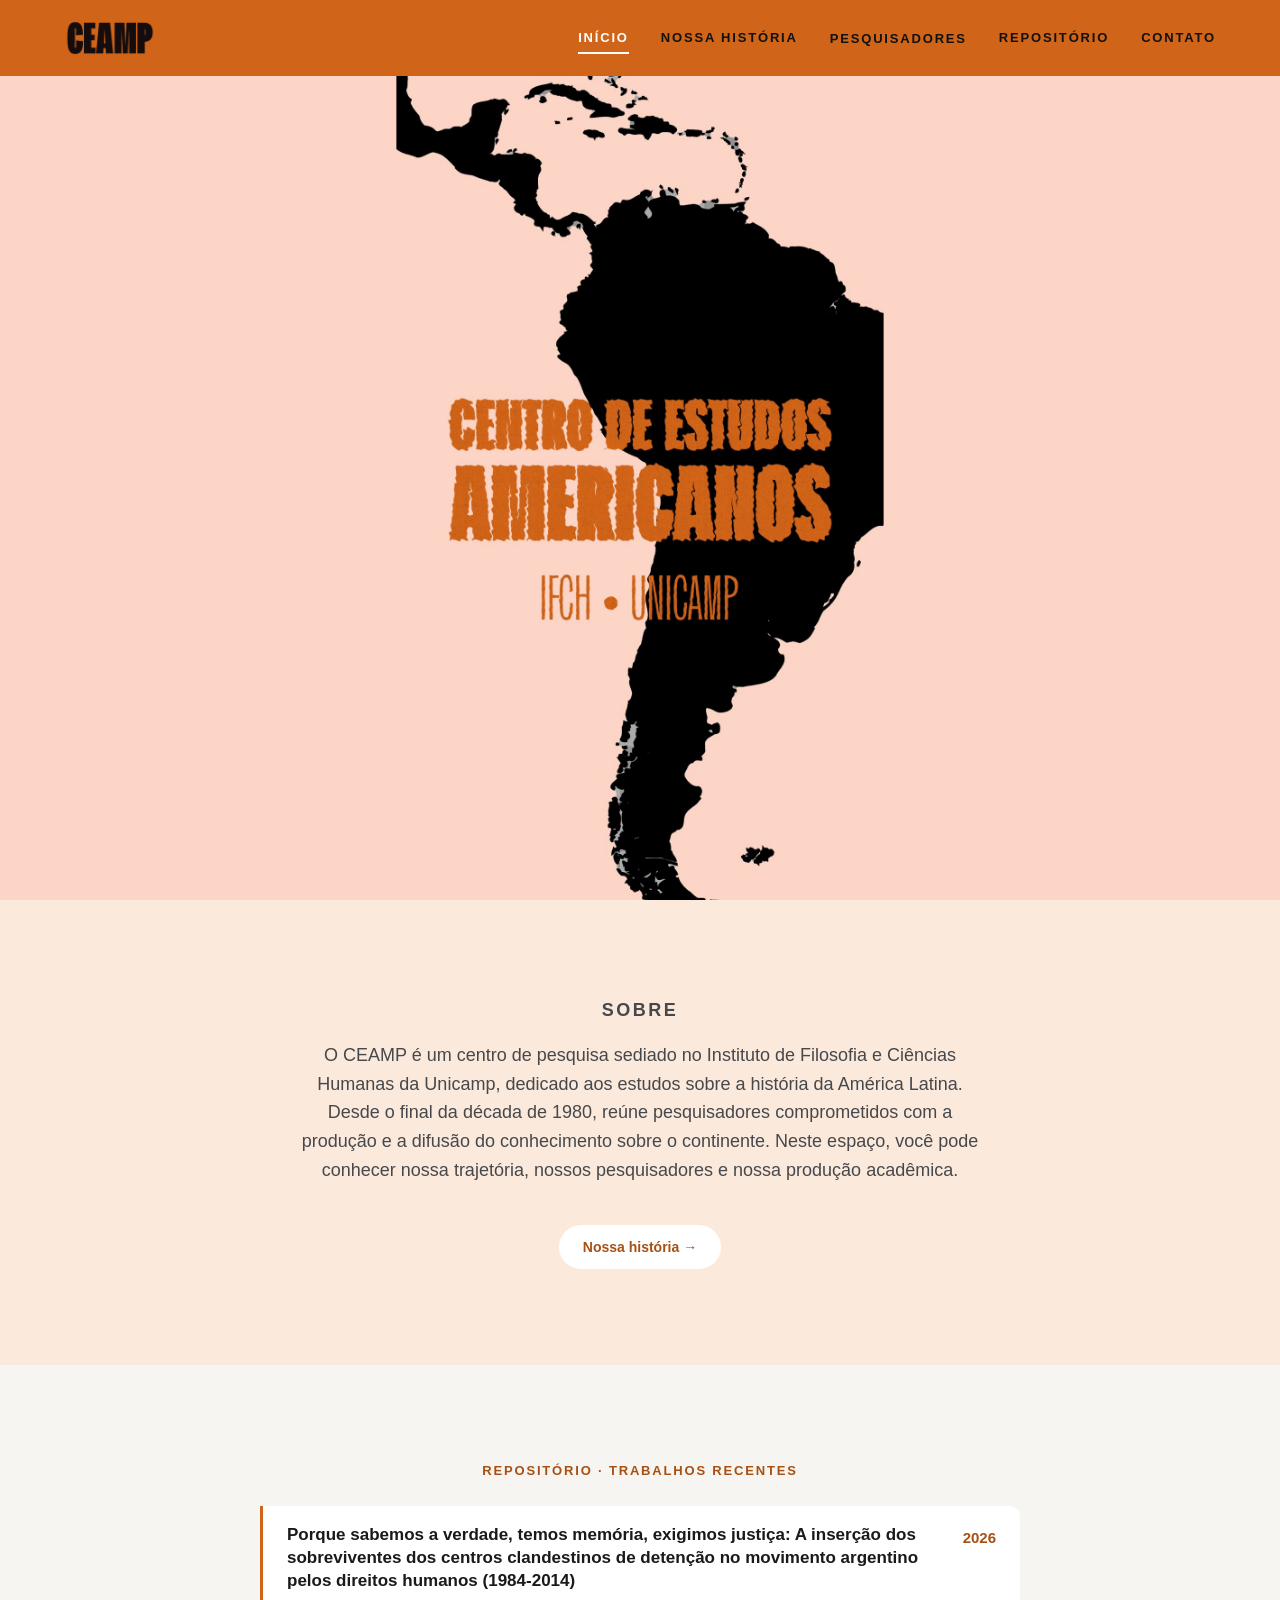
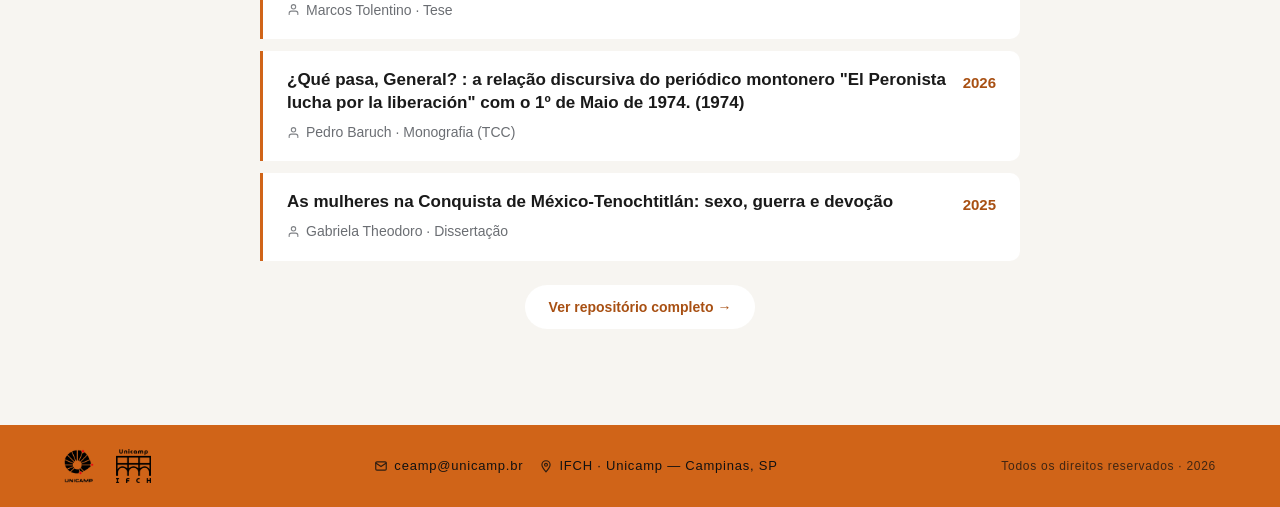
==== index.html @ 1f864196 "Remove o título grande do "Sobre", volta a ser só o rótulo "Sobre" Tira o h2 "Centro de Estudos Amer" ====
<!DOCTYPE html>
<html lang="pt-BR">
<head>
  <meta charset="UTF-8" />
  <meta name="viewport" content="width=device-width, initial-scale=1.0" />
  <meta name="description" content="Centro de Estudos Americanos da Unicamp — pesquisa em história da América Latina desde 2006." />
  <title>CEAMP · Centro de Estudos Americanos da Unicamp</title>
  <link rel="stylesheet" href="css/style.css" />
  <link rel="stylesheet" href="css/theme.css" />
  <link rel="stylesheet" href="css/home.css" />
</head>
<body class="home">
  <header class="site-header">
    <a href="index.html" class="brand"><img src="img/logos/ceamp-black.png" alt="CEAMP" class="brand-logo" /></a>
    <button class="nav-toggle" aria-label="Abrir menu" aria-expanded="false">
      <span></span><span></span><span></span>
    </button>
    <nav class="nav">
      <a href="index.html" class="active">Início</a>
      <a href="historia.html">Nossa história</a>
      <div class="nav-item">
        <a href="pesquisadores.html">Pesquisadores</a>
        <div class="nav-dropdown">
          <div class="nav-dropdown-inner">
            <a href="pesquisadores.html">Pesquisadores</a>
            <a href="redes-parceiros.html">Redes e Parceiros</a>
          </div>
        </div>
      </div>
      <a href="repositorio.html">Repositório</a>
      <a href="contato.html">Contato</a>
    </nav>
  </header>

  <section class="hero">
    <picture>
      <source media="(orientation: portrait)" srcset="img/hero-mobile.jpg" />
      <img src="img/hero-desktop.jpg" alt="Centro de Estudos Americanos · IFCH · Unicamp" />
    </picture>
  </section>

  <!-- Sobre + Repositório recente (só desktop; no celular seguem os cartões de atalho abaixo) -->
  <section class="home-sobre">
    <div class="home-sobre-inner">
      <p class="home-section-label">Sobre</p>
      <p>
        O CEAMP é um centro de pesquisa sediado no Instituto de Filosofia e
        Ciências Humanas da Unicamp, dedicado aos estudos sobre a história da
        América Latina. Desde o final da década de 1980, reúne pesquisadores
        comprometidos com a produção e a difusão do conhecimento sobre o
        continente. Neste espaço, você pode conhecer nossa trajetória, nossos
        pesquisadores e nossa produção acadêmica.
      </p>
      <a href="historia.html" class="home-section-link">Nossa história →</a>
    </div>
  </section>

  <section class="home-repositorio-recente">
    <div class="home-repositorio-inner">
      <p class="home-section-label">Repositório · trabalhos recentes</p>
      <ul class="home-recent-works" id="home-recent-works"></ul>
      <a href="repositorio.html" class="home-section-link">Ver repositório completo →</a>
    </div>
  </section>

<!-- Atalhos (aparecem só no celular) -->
<section class="home-cards">
  <a class="home-card" href="historia.html">
    <h3>Nossa história</h3>
    <p>Como o CEAMP nasceu em 2006 e se tornou um espaço de pesquisa sobre a história das Américas.</p>
    <span class="go">Ver mais →</span>
  </a>
  <a class="home-card" href="pesquisadores.html">
    <h3>Pesquisadores</h3>
    <p>Coordenação, pesquisadores em atividade e associados que constroem a produção do grupo.</p>
    <span class="go">Ver mais →</span>
  </a>
  <a class="home-card" href="repositorio.html">
    <h3>Repositório</h3>
    <p>Teses, dissertações e fontes documentais, com busca e filtros por país, século e período.</p>
    <span class="go">Ver mais →</span>
  </a>
  <a class="home-card" href="contato.html">
    <h3>Contato</h3>
    <p>Fale com o CEAMP: endereço, e-mail e um formulário para enviar sua mensagem.</p>
    <span class="go">Ver mais →</span>
  </a>
</section>
  <footer class="site-footer">
    <div class="footer-inner">
      <div class="footer-logos">
        <a href="https://www.unicamp.br/" target="_blank" rel="noopener" aria-label="Unicamp">
          <img src="img/logos/unicamp.png" alt="Unicamp" />
        </a>
        <a href="https://www.ifch.unicamp.br/" target="_blank" rel="noopener" aria-label="IFCH">
          <img src="img/logos/ifch.png" alt="IFCH" />
        </a>
      </div>
      <div class="footer-contact">
        <a href="mailto:ceamp@unicamp.br">
          <svg width="14" height="14" viewBox="0 0 24 24" fill="none" stroke="currentColor" stroke-width="2" stroke-linecap="round" stroke-linejoin="round" aria-hidden="true"><rect x="3" y="5" width="18" height="14" rx="2"/><path d="m3 7 9 6 9-6"/></svg>
          ceamp@unicamp.br
        </a>
        <address>
          <svg width="14" height="14" viewBox="0 0 24 24" fill="none" stroke="currentColor" stroke-width="2" stroke-linecap="round" stroke-linejoin="round" aria-hidden="true"><path d="M12 22s7-7.58 7-12a7 7 0 1 0-14 0c0 4.42 7 12 7 12Z"/><circle cx="12" cy="10" r="2.5"/></svg>
          IFCH · Unicamp — Campinas, SP
        </address>
      </div>
      <span class="footer-copyright">Todos os direitos reservados · <span id="year"></span></span>
    </div>
  </footer>

  <script src="js/main.js"></script>
  <script>
    // Repositório recente na home: pega os trabalhos com maior "ano" de
    // publicação em data/trabalhos.json. Só é usado no desktop (a lista
    // fica escondida por CSS no celular), mas o fetch roda sempre — é
    // barato e mantém a lógica num só lugar.
    (() => {
      const list = document.getElementById('home-recent-works');
      if (!list) return;

      const escapeHtml = (str) => (str ?? '').toString()
        .replace(/&/g, '&amp;')
        .replace(/</g, '&lt;')
        .replace(/>/g, '&gt;')
        .replace(/"/g, '&quot;')
        .replace(/'/g, '&#39;');

      const isSafeUrl = (url) => {
        if (!url) return false;
        try {
          const u = new URL(url, window.location.href);
          return u.protocol === 'http:' || u.protocol === 'https:';
        } catch {
          return false;
        }
      };

      fetch('data/trabalhos.json')
        .then((r) => (r.ok ? r.json() : []))
        .then((data) => {
          const trabalhos = Array.isArray(data) ? data : [];
          const recentes = trabalhos
            .filter((w) => w && w.titulo && Number.isFinite(Number(w.ano)))
            .sort((a, b) => Number(b.ano) - Number(a.ano))
            .slice(0, 3);

          const iconAuthor = '<svg width="13" height="13" viewBox="0 0 24 24" fill="none" stroke="currentColor" stroke-width="2" stroke-linecap="round" stroke-linejoin="round" aria-hidden="true"><path d="M20 21v-2a4 4 0 0 0-4-4H8a4 4 0 0 0-4 4v2"/><circle cx="12" cy="7" r="4"/></svg>';

          list.innerHTML = recentes.map((w) => {
            const titleHtml = isSafeUrl(w.arquivo)
              ? `<a href="${escapeHtml(w.arquivo)}" target="_blank" rel="noopener">${escapeHtml(w.titulo)}</a>`
              : escapeHtml(w.titulo);
            const meta = [w.autor, w.tipo].filter(Boolean).map(escapeHtml).join(' · ');
            return `
              <li class="home-recent-work">
                <div>
                  <p class="home-recent-work-title">${titleHtml}</p>
                  ${meta ? `<p class="home-recent-work-author">${iconAuthor}${meta}</p>` : ''}
                </div>
                <span class="home-recent-work-year">${escapeHtml(w.ano)}</span>
              </li>
            `;
          }).join('');
        })
        .catch(() => {});
    })();
  </script>
</body>
</html>
---- css/style.css ----
/* =========================================================
   CEAMP — Centro de Estudos Americanos da Unicamp
   Design minimalista · Helvetica · preto/branco · laranja
   ========================================================= */

:root {
  /* ---- Cor ---- */
  --black: #0a0a0a;
  --ink: #1a1a1a;
  --ink-soft: #46484c;
  --ink-muted: #6b6e73;
  --line: #e6e3dd;
  --line-strong: #cfcbc2;
  --bg: #ffffff;
  --bg-soft: #f7f5f1;
  --bg-alt: #f1efe9;
  --accent: #d06418;       /* laranja-terra — cor principal da marca */
  --accent-hover: #a85013; /* vermelho-tijolo */
  --accent-soft: #fbe9db;

  /* ---- Espaçamento (escala de 4px) ---- */
  --space-1: 4px;
  --space-2: 8px;
  --space-3: 12px;
  --space-4: 16px;
  --space-5: 24px;
  --space-6: 32px;
  --space-7: 48px;
  --space-8: 64px;
  --space-9: 96px;

  --max: 1240px;
  --pad-x: clamp(20px, 5vw, 64px);
  --radius-sm: 4px;
  --radius-md: 10px;
  --shadow-sm: 0 2px 10px rgba(10, 10, 10, 0.06);
  --shadow-md: 0 20px 40px -16px rgba(10, 10, 10, 0.22);
  --transition: 0.25s ease;
  --transition-slow: 0.45s cubic-bezier(0.22, 0.61, 0.36, 1);
}

* {
  box-sizing: border-box;
  margin: 0;
  padding: 0;
}

html {
  scroll-behavior: smooth;
  -webkit-text-size-adjust: 100%;
}

@media (prefers-reduced-motion: reduce) {
  html { scroll-behavior: auto; }
  *, *::before, *::after {
    animation-duration: 0.01ms !important;
    animation-iteration-count: 1 !important;
    transition-duration: 0.01ms !important;
  }
}

body {
  font-family: 'Helvetica Neue', Helvetica, Arial, sans-serif;
  font-size: 16px;
  line-height: 1.6;
  color: var(--ink);
  background: var(--bg);
  -webkit-font-smoothing: antialiased;
  -moz-osx-font-smoothing: grayscale;
}

img { max-width: 100%; display: block; }
a { color: inherit; text-decoration: none; }

:focus-visible {
  outline: 2px solid var(--accent);
  outline-offset: 3px;
}

/* ---------- Header ---------- */
.site-header {
  position: fixed;
  top: 0;
  left: 0;
  right: 0;
  z-index: 100;
  padding: 22px var(--pad-x);
  display: flex;
  align-items: center;
  justify-content: space-between;
  transition: background var(--transition), backdrop-filter var(--transition),
              box-shadow var(--transition), color var(--transition), padding var(--transition);
  color: #fff;
}

.site-header.solid {
  background: rgba(255, 255, 255, 0.96);
  backdrop-filter: saturate(180%) blur(12px);
  -webkit-backdrop-filter: saturate(180%) blur(12px);
  color: var(--ink);
  box-shadow: 0 1px 0 var(--line);
  padding: 16px var(--pad-x);
}

.brand {
  display: inline-flex;
  align-items: center;
  transition: opacity var(--transition);
}

.brand:hover { opacity: 0.8; }

.brand-logo {
  display: block;
  height: 34px;
  width: auto;
}

.nav {
  display: flex;
  align-items: center;
  gap: 34px;
}

.nav a {
  font-size: 13px;
  letter-spacing: 0.12em;
  text-transform: uppercase;
  font-weight: 600;
  position: relative;
  padding: 6px 0;
  transition: color var(--transition);
}

.nav a::after {
  content: '';
  position: absolute;
  left: 0;
  bottom: 0;
  height: 2px;
  width: 0;
  background: currentColor;
  transition: width var(--transition-slow);
}

.nav a:hover::after,
.nav a.active::after {
  width: 100%;
}

.nav a.active {
  color: var(--accent);
}

.site-header.solid .nav a.active {
  color: var(--accent);
}

/* Item de nav com submenu (ex.: Pesquisadores > Redes e Parceiros) */
.nav-item {
  position: relative;
}

/* .nav-dropdown é a área "sensível" ao hover — inclui o vão acima do
   cartão como padding real (não um gap solto), pra não perder o hover
   no caminho até o submenu (bug reportado). O cartão visível fica em
   .nav-dropdown-inner, por dentro desse padding. */
.nav-dropdown {
  position: absolute;
  top: 100%;
  left: 0;
  padding-top: 20px;
  min-width: 220px;
  opacity: 0;
  visibility: hidden;
  transition: opacity var(--transition), visibility var(--transition);
}

.nav-dropdown-inner {
  background: var(--bg);
  border: 1px solid var(--line);
  border-radius: var(--radius-md);
  box-shadow: var(--shadow-md);
  padding: 8px;
  transform: translateY(-8px);
  transition: transform var(--transition);
}

.nav-item:hover .nav-dropdown,
.nav-item:focus-within .nav-dropdown {
  opacity: 1;
  visibility: visible;
}

.nav-item:hover .nav-dropdown-inner,
.nav-item:focus-within .nav-dropdown-inner {
  transform: translateY(0);
}

.nav-dropdown a {
  display: block;
  padding: 11px 14px;
  font-size: 13.5px;
  letter-spacing: normal;
  text-transform: none;
  font-weight: 500;
  color: var(--ink);
  border-radius: var(--radius-sm);
}

.nav-dropdown a::after { content: none; }

.nav-dropdown a:hover,
.nav-dropdown a.active {
  background: var(--bg-soft);
  color: var(--accent);
}

/* Mobile nav toggle */
.nav-toggle {
  display: none;
  background: none;
  border: none;
  color: inherit;
  cursor: pointer;
  padding: 8px;
}

.nav-toggle span {
  display: block;
  width: 24px;
  height: 2px;
  background: currentColor;
  margin: 5px 0;
  transition: transform var(--transition), opacity var(--transition);
}

/* ---------- Hero (home) ---------- */
.hero {
  position: relative;
  height: 100vh;
  min-height: 620px;
  color: #fff;
  overflow: hidden;
  display: flex;
  align-items: center;
  justify-content: center;
  text-align: center;
}

/* ---------- Page hero (sub-pages) ---------- */
.page-hero {
  padding: 168px var(--pad-x) 64px;
  border-bottom: 1px solid var(--line);
  background: var(--bg);
}

.page-hero-inner {
  max-width: var(--max);
  margin: 0 auto;
  animation: fade-up 0.6s var(--transition-slow) both;
}

.page-hero .eyebrow {
  font-size: 12px;
  letter-spacing: 0.32em;
  text-transform: uppercase;
  color: var(--accent);
  font-weight: 700;
  margin-bottom: var(--space-4);
}

.page-hero h1 {
  font-weight: 700;
  font-size: clamp(36px, 5.5vw, 68px);
  line-height: 1.05;
  letter-spacing: -0.02em;
  max-width: 900px;
}

.page-hero .subtitle {
  color: var(--ink-soft);
  font-size: 18px;
  line-height: 1.6;
  margin-top: var(--space-4);
  max-width: 680px;
}

@keyframes fade-up {
  from { opacity: 0; transform: translateY(14px); }
  to { opacity: 1; transform: translateY(0); }
}

/* ---------- Sections ---------- */
main { min-height: 60vh; }

.section {
  padding: var(--space-9) var(--pad-x);
  max-width: var(--max);
  margin: 0 auto;
}

.section-title {
  font-size: 12px;
  letter-spacing: 0.3em;
  text-transform: uppercase;
  color: var(--accent);
  font-weight: 700;
  margin-bottom: var(--space-4);
}

h2 {
  font-weight: 700;
  font-size: clamp(28px, 3.5vw, 44px);
  line-height: 1.1;
  letter-spacing: -0.015em;
  margin-bottom: var(--space-5);
}

h3 {
  font-weight: 700;
  font-size: 20px;
  line-height: 1.3;
  letter-spacing: -0.01em;
}

p { margin-bottom: var(--space-4); color: var(--ink); }
p.lead { font-size: 19px; color: var(--ink); }

/* ---------- História (page 2) ---------- */
.historia-grid {
  display: grid;
  grid-template-columns: 1.1fr 1fr;
  gap: var(--space-8);
  align-items: start;
}

.historia-text p { font-size: 17px; }

.historia-images {
  display: grid;
  grid-template-columns: 1fr;
  gap: var(--space-4);
  align-content: start;
}

.historia-images figure {
  position: relative;
}

.historia-images img {
  width: 100%;
  aspect-ratio: 4 / 3;
  object-fit: cover;
  background: var(--bg-soft);
  border-radius: var(--radius-md);
  transition: transform var(--transition-slow);
}

.historia-images figure:hover img { transform: scale(1.015); }

.historia-images figcaption {
  font-size: 12px;
  color: var(--ink-muted);
  margin-top: var(--space-2);
  letter-spacing: 0.02em;
}

.timeline {
  margin-top: var(--space-9);
  border-top: 1px solid var(--line);
  padding-top: var(--space-7);
}

.timeline-list {
  display: grid;
  grid-template-columns: repeat(auto-fit, minmax(220px, 1fr));
  gap: var(--space-6);
}

.timeline-item .year {
  font-size: 32px;
  font-weight: 700;
  color: var(--accent);
  letter-spacing: -0.02em;
}

.timeline-item p {
  font-size: 15px;
  color: var(--ink-soft);
  margin-top: var(--space-2);
}

/* ---------- Pesquisadores ---------- */
.people-block {
  margin-bottom: var(--space-9);
}

.people-block:last-child { margin-bottom: 0; }

.people-header {
  margin-bottom: var(--space-6);
  display: flex;
  align-items: baseline;
  justify-content: space-between;
  flex-wrap: wrap;
  gap: var(--space-3);
  border-bottom: 1px solid var(--line);
  padding-bottom: var(--space-5);
}

.people-header h2 { margin: 0; }
.people-header .count {
  font-size: 13px;
  color: var(--ink-muted);
  letter-spacing: 0.06em;
}

.people-grid {
  display: grid;
  grid-template-columns: repeat(4, 1fr);
  gap: var(--space-7) var(--space-6);
}

.people-grid.coord {
  grid-template-columns: repeat(3, 1fr);
  gap: var(--space-7);
  max-width: 900px;
}

.person {
  text-align: left;
  cursor: pointer;
  transition: transform var(--transition-slow);
}

.person:focus-visible { outline-offset: 6px; }

.person-photo {
  width: 100%;
  aspect-ratio: 1 / 1;
  background: var(--bg-soft);
  overflow: hidden;
  margin-bottom: var(--space-4);
  border: 1px solid var(--line);
  border-radius: var(--radius-md);
  transition: border-color var(--transition), box-shadow var(--transition);
}

.person-photo img {
  width: 100%;
  height: 100%;
  object-fit: cover;
  transition: transform var(--transition-slow);
}

.person:hover { transform: translateY(-3px); }
.person:hover .person-photo { border-color: var(--accent); box-shadow: var(--shadow-sm); }
.person:hover .person-photo img { transform: scale(1.04); }

.person-name {
  font-size: 15.5px;
  font-weight: 700;
  line-height: 1.3;
  margin-bottom: var(--space-2);
}

.person-role {
  font-size: 12px;
  color: var(--ink-muted);
  letter-spacing: 0.08em;
  text-transform: uppercase;
  margin-bottom: var(--space-2);
}

.person-lattes {
  font-size: 13px;
  color: var(--accent);
  letter-spacing: 0.03em;
  border-bottom: 1px solid transparent;
  transition: border-color var(--transition), color var(--transition);
  display: inline-flex;
  align-items: center;
  gap: 4px;
}

.person-lattes:hover {
  color: var(--accent-hover);
  border-color: var(--accent-hover);
}

.person-university {
  font-size: 12.5px;
  color: var(--ink-soft);
  line-height: 1.35;
  margin-bottom: var(--space-2);
}

.icon-external {
  flex: none;
  opacity: 0.85;
}

/* ---------- Pop-up de perfil (Pesquisadores) ---------- */
body.modal-open { overflow: hidden; }

.person-modal[hidden] { display: none; }

.person-modal {
  position: fixed;
  inset: 0;
  z-index: 200;
  display: flex;
  align-items: center;
  justify-content: center;
  padding: var(--space-5);
}

.person-modal-overlay {
  position: absolute;
  inset: 0;
  background: rgba(10, 10, 10, 0.6);
  animation: fade-up 0.2s ease both;
}

.person-modal-panel {
  position: relative;
  z-index: 1;
  width: 100%;
  max-width: 560px;
  max-height: 88vh;
  overflow-y: auto;
  background: var(--bg);
  border-radius: var(--radius-md);
  box-shadow: var(--shadow-md);
  padding: var(--space-6);
  animation: modal-in 0.25s var(--transition-slow) both;
}

@keyframes modal-in {
  from { opacity: 0; transform: translateY(12px) scale(0.98); }
  to { opacity: 1; transform: translateY(0) scale(1); }
}

.person-modal-close {
  position: absolute;
  top: var(--space-4);
  right: var(--space-4);
  background: var(--bg-soft);
  border: 1px solid var(--line);
  border-radius: 999px;
  width: 34px;
  height: 34px;
  display: flex;
  align-items: center;
  justify-content: center;
  color: var(--ink);
  cursor: pointer;
  transition: background var(--transition), border-color var(--transition);
}

.person-modal-close:hover { background: var(--accent-soft); border-color: var(--accent); }

.person-modal-photo {
  width: 96px;
  height: 96px;
  border-radius: var(--radius-md);
  overflow: hidden;
  background: var(--bg-soft);
  border: 1px solid var(--line);
  margin-bottom: var(--space-4);
}

.person-modal-photo img {
  width: 100%;
  height: 100%;
  object-fit: cover;
}

.person-modal-role {
  font-size: 12px;
  color: var(--ink-muted);
  letter-spacing: 0.08em;
  text-transform: uppercase;
  margin-bottom: var(--space-2);
}

.person-modal-name {
  font-size: 22px;
  margin-bottom: var(--space-3);
}

.person-modal-body .person-lattes { margin-bottom: var(--space-5); }

.person-modal-bio {
  font-size: 15px;
  color: var(--ink-soft);
  line-height: 1.6;
  margin-bottom: var(--space-6);
  white-space: pre-line;
}

.person-modal-works {
  border-top: 1px solid var(--line);
  padding-top: var(--space-5);
}

.person-modal-works-title {
  font-size: 11px;
  letter-spacing: 0.16em;
  text-transform: uppercase;
  font-weight: 700;
  color: var(--ink-muted);
  margin-bottom: var(--space-4);
}

.person-modal-works-list {
  list-style: none;
  display: flex;
  flex-direction: column;
  gap: var(--space-4);
}

.person-modal-works-list li { font-size: 14px; }

.person-modal-works-list a {
  color: var(--ink);
  font-weight: 600;
  border-bottom: 1px solid var(--line-strong);
  transition: color var(--transition), border-color var(--transition);
}

.person-modal-works-list a:hover { color: var(--accent); border-color: var(--accent); }

.person-modal-work-meta {
  display: block;
  font-size: 12px;
  color: var(--ink-muted);
  margin-top: 2px;
  letter-spacing: 0.04em;
}

@media (max-width: 480px) {
  .person-modal-panel { padding: var(--space-5); }
}

/* ---------- Redes e Parceiros ---------- */
.networks-list {
  display: flex;
  flex-direction: column;
  gap: var(--space-5);
}

.network-card {
  display: flex;
  gap: var(--space-6);
  align-items: flex-start;
  padding: var(--space-6);
  border: 1px solid var(--line);
  border-radius: var(--radius-md);
  transition: border-color var(--transition), box-shadow var(--transition), transform var(--transition-slow);
}

.network-card:hover {
  border-color: var(--accent);
  box-shadow: var(--shadow-sm);
  transform: translateY(-2px);
}

.network-logo {
  flex: 0 0 88px;
  width: 88px;
  height: 88px;
  background: var(--bg-soft);
  border: 1px solid var(--line);
  border-radius: var(--radius-sm);
  overflow: hidden;
}

.network-logo img {
  width: 100%;
  height: 100%;
  object-fit: contain;
  padding: 10px;
}

.network-content { flex: 1; min-width: 0; }

.network-name {
  font-size: 17.5px;
  font-weight: 700;
  line-height: 1.3;
  margin-bottom: var(--space-2);
}

.network-description {
  font-size: 14.5px;
  color: var(--ink-soft);
  margin-bottom: var(--space-3);
}

.network-link {
  font-size: 13px;
  color: var(--accent);
  letter-spacing: 0.03em;
  border-bottom: 1px solid transparent;
  transition: border-color var(--transition), color var(--transition);
  display: inline-flex;
  align-items: center;
  gap: 4px;
}

.network-link:hover {
  color: var(--accent-hover);
  border-color: var(--accent-hover);
}

/* ---------- Repositório ---------- */
.repo-toolbar {
  display: grid;
  grid-template-columns: 1fr;
  gap: var(--space-4);
  margin-bottom: var(--space-6);
  padding-bottom: var(--space-6);
  border-bottom: 1px solid var(--line);
}

.search-input {
  width: 100%;
  border: none;
  border-bottom: 2px solid var(--ink);
  background: transparent;
  padding: 14px 0 14px 32px;
  font-family: inherit;
  font-size: 20px;
  color: var(--ink);
  outline: none;
  background-image: url("data:image/svg+xml;utf8,<svg xmlns='http://www.w3.org/2000/svg' width='20' height='20' viewBox='0 0 24 24' fill='none' stroke='%230a0a0a' stroke-width='2' stroke-linecap='round' stroke-linejoin='round'><circle cx='11' cy='11' r='8'/><path d='m21 21-4.35-4.35'/></svg>");
  background-repeat: no-repeat;
  background-position: 0 center;
  background-size: 18px;
  transition: border-color var(--transition);
}

.search-input:focus { border-color: var(--accent); }

.filters {
  display: grid;
  grid-template-columns: repeat(auto-fit, minmax(200px, 1fr));
  gap: var(--space-4);
}

.filter-group label {
  display: block;
  font-size: 11px;
  letter-spacing: 0.14em;
  text-transform: uppercase;
  color: var(--ink-muted);
  margin-bottom: var(--space-2);
  font-weight: 700;
}

.filter-group select {
  width: 100%;
  border: 1px solid var(--line-strong);
  border-radius: var(--radius-sm);
  background: #fff;
  padding: 10px 34px 10px 14px;
  font-family: inherit;
  font-size: 14px;
  color: var(--ink);
  outline: none;
  appearance: none;
  cursor: pointer;
  background-image: url("data:image/svg+xml;utf8,<svg xmlns='http://www.w3.org/2000/svg' width='12' height='12' viewBox='0 0 24 24' fill='none' stroke='%234a4a4a' stroke-width='2' stroke-linecap='round' stroke-linejoin='round'><polyline points='6 9 12 15 18 9'/></svg>");
  background-repeat: no-repeat;
  background-position: right 12px center;
  transition: border-color var(--transition);
}

.filter-group select:hover,
.filter-group select:focus { border-color: var(--accent); }

.repo-meta {
  display: flex;
  align-items: center;
  justify-content: space-between;
  margin-bottom: var(--space-4);
  font-size: 13px;
  color: var(--ink-muted);
  letter-spacing: 0.04em;
}

.clear-filters {
  background: none;
  border: none;
  color: var(--accent);
  cursor: pointer;
  font-family: inherit;
  font-size: 13px;
  letter-spacing: 0.06em;
  padding: 4px 0;
  border-bottom: 1px solid transparent;
  transition: border-color var(--transition);
}

.clear-filters:hover { border-color: var(--accent); }

.works-table {
  width: 100%;
  border-collapse: collapse;
  border-top: 1px solid var(--ink);
}

.works-table thead th {
  text-align: left;
  padding: var(--space-4) var(--space-3);
  font-size: 11px;
  letter-spacing: 0.16em;
  text-transform: uppercase;
  color: var(--ink);
  font-weight: 700;
  border-bottom: 1px solid var(--ink);
}

.works-table tbody tr {
  border-bottom: 1px solid var(--line);
  transition: background var(--transition);
}

.works-table tbody tr:hover { background: var(--bg-soft); }

.works-table td {
  padding: var(--space-5) var(--space-3);
  vertical-align: top;
  font-size: 14.5px;
}

.works-table td.work-title { font-weight: 700; max-width: 460px; }
.works-table td.work-title small {
  display: block;
  font-weight: 400;
  color: var(--ink-muted);
  margin-top: var(--space-1);
  font-size: 12px;
  letter-spacing: 0.06em;
  text-transform: uppercase;
}

.tags {
  display: flex;
  flex-wrap: wrap;
  gap: var(--space-2);
  margin-top: var(--space-2);
}

.tag {
  font-size: 11px;
  color: var(--ink-soft);
  letter-spacing: 0.06em;
  padding: 3px 10px;
  border: 1px solid var(--line-strong);
  border-radius: 999px;
}

.work-download {
  color: var(--accent);
  font-size: 13px;
  letter-spacing: 0.06em;
  text-transform: uppercase;
  font-weight: 700;
  white-space: nowrap;
  border-bottom: 1px solid transparent;
  transition: border-color var(--transition), color var(--transition);
  display: inline-flex;
  align-items: center;
  gap: 5px;
}

.work-download:hover {
  color: var(--accent-hover);
  border-color: var(--accent-hover);
}

.no-results {
  padding: var(--space-8) var(--space-5);
  text-align: center;
  color: var(--ink-muted);
  font-size: 15px;
}

/* ---------- Contato ---------- */
.contact-grid {
  display: grid;
  grid-template-columns: 1fr 1.4fr;
  gap: var(--space-8);
  align-items: start;
}

.contact-info h3 {
  display: flex;
  align-items: center;
  gap: var(--space-2);
  margin-bottom: var(--space-3);
  font-size: 15px;
  letter-spacing: 0.04em;
  text-transform: uppercase;
  color: var(--ink-muted);
}

.contact-info h3 svg { color: var(--accent); flex: none; }
.contact-info p { font-size: 16px; color: var(--ink); margin-bottom: var(--space-5); line-height: 1.6; }
.contact-info p a { color: var(--accent); transition: color var(--transition); }
.contact-info p a:hover { color: var(--accent-hover); }
.contact-info .info-block { margin-bottom: var(--space-6); }

.contact-form {
  display: grid;
  gap: var(--space-5);
  background: var(--bg-soft);
  border: 1px solid var(--line);
  border-radius: var(--radius-md);
  padding: var(--space-6);
}

.field { display: grid; gap: var(--space-2); }
.field label {
  font-size: 11px;
  letter-spacing: 0.16em;
  text-transform: uppercase;
  color: var(--ink-muted);
  font-weight: 700;
}

.field input,
.field textarea {
  border: none;
  border-bottom: 1px solid var(--line-strong);
  background: transparent;
  padding: 10px 0;
  font-family: inherit;
  font-size: 16px;
  color: var(--ink);
  outline: none;
  transition: border-color var(--transition);
  resize: vertical;
}

.field input:focus,
.field textarea:focus { border-bottom-color: var(--accent); }
.field textarea { min-height: 140px; }

.btn {
  display: inline-flex;
  align-items: center;
  gap: 12px;
  background: var(--ink);
  color: #fff;
  border: none;
  border-radius: var(--radius-sm);
  padding: 16px 32px;
  font-family: inherit;
  font-size: 13px;
  letter-spacing: 0.16em;
  text-transform: uppercase;
  font-weight: 700;
  cursor: pointer;
  justify-self: start;
  transition: background var(--transition), transform var(--transition), box-shadow var(--transition);
}

.btn:hover {
  background: var(--accent);
  transform: translateY(-2px);
  box-shadow: var(--shadow-sm);
}

.form-status {
  font-size: 14px;
  padding: var(--space-3) 0;
  min-height: 24px;
}

.form-status.success { color: var(--accent); }
.form-status.error { color: #c22020; }

/* ---------- Footer ---------- */
.site-footer {
  border-top: 1px solid var(--line);
  padding: 40px var(--pad-x);
  margin-top: var(--space-9);
  background: var(--bg);
}

.footer-inner {
  max-width: var(--max);
  margin: 0 auto;
  display: flex;
  flex-wrap: wrap;
  align-items: center;
  justify-content: space-between;
  gap: 14px 32px;
}

.footer-logos {
  display: flex;
  align-items: center;
  gap: 22px;
}

.footer-logos img {
  height: 46px;
  width: auto;
  display: block;
  transition: opacity var(--transition);
}

.footer-logos a:hover img { opacity: 0.75; }

.footer-contact {
  display: flex;
  flex-wrap: wrap;
  align-items: center;
  gap: 6px 16px;
  font-size: 13px;
}

.footer-contact a,
.footer-contact address {
  display: inline-flex;
  align-items: center;
  gap: 6px;
  font-style: normal;
}

.footer-contact svg { flex: none; opacity: 0.85; }
.footer-contact a { transition: opacity var(--transition); }
.footer-contact a:hover { opacity: 0.7; text-decoration: underline; }

.footer-copyright {
  font-size: 12px;
  letter-spacing: 0.06em;
  opacity: 0.75;
  white-space: nowrap;
}

/* Home footer has no top margin because hero fills viewport */
.home .site-footer { margin-top: 0; }

/* ---------- Responsive ---------- */
@media (max-width: 900px) {
  .historia-grid,
  .contact-grid {
    grid-template-columns: 1fr;
    gap: var(--space-6);
  }

  .people-grid { grid-template-columns: repeat(2, 1fr); }
  .people-grid.coord { grid-template-columns: repeat(2, 1fr); }
}

@media (max-width: 720px) {
  .nav-toggle { display: block; }

  .nav {
    position: fixed;
    top: 0;
    right: 0;
    bottom: 0;
    width: 78%;
    max-width: 320px;
    background: #fff;
    color: var(--ink);
    flex-direction: column;
    align-items: flex-start;
    padding: 100px 32px 32px;
    transform: translateX(100%);
    transition: transform 0.35s ease;
    gap: 22px;
    box-shadow: -20px 0 40px -20px rgba(0, 0, 0, 0.3);
  }

  .nav.open { transform: translateX(0); }

  .nav a { font-size: 15px; letter-spacing: 0.14em; }

  .site-header.solid .nav a,
  .nav a { color: var(--ink); }

  .brand-logo { height: 28px; }

  /* Submenu vira lista sempre visível, indentada, dentro do menu do celular */
  .nav-item { position: static; width: 100%; }

  .nav-dropdown {
    position: static;
    opacity: 1;
    visibility: visible;
    padding: 0 0 0 18px;
    margin-top: 12px;
    min-width: 0;
  }

  .nav-dropdown-inner {
    background: none;
    border: none;
    box-shadow: none;
    padding: 0;
    transform: none;
  }

  .nav-dropdown a {
    padding: 6px 0;
    font-size: 14px;
    color: var(--ink-soft);
  }

  .nav-dropdown a.active { background: none; }

  .people-grid,
  .people-grid.coord { grid-template-columns: repeat(2, 1fr); gap: var(--space-6) var(--space-4); }

  .network-card { flex-direction: column; }
  .network-logo { width: 64px; height: 64px; }

  .works-table thead { display: none; }
  .works-table, .works-table tbody, .works-table tr, .works-table td { display: block; width: 100%; }
  .works-table tr { padding: var(--space-5) 0; }
  .works-table td { padding: var(--space-2) 0; }
  .works-table td.work-title { font-size: 16px; }

  .footer-inner { flex-direction: column; align-items: flex-start; gap: 16px; }
}
/* Celular: áreas de toque maiores no menu */
@media (max-width: 720px) {
  .nav a { padding: 10px 0; }
}
/* Repositório no celular: rótulos Autor/Ano na frente do valor */
@media (max-width: 720px) {
  .works-table td:nth-child(2)::before { content: "Autor(a): "; color: var(--ink-muted); font-weight: 700; }
  .works-table td:nth-child(3)::before { content: "Ano: "; color: var(--ink-muted); font-weight: 700; }
  .works-table td:nth-child(2),
  .works-table td:nth-child(3) { font-size: 14px; }
}
---- css/theme.css ----
/* =========================================================
   CEAMP — tema do menu e rodapé (todas as páginas)
   Carregue este arquivo DEPOIS do style.css em todas as páginas.
   Deixa o menu e o rodapé laranja — a cor principal da marca.
   ========================================================= */

:root{
  --header:#d06418;      /* laranja do menu e do rodapé */
  --on-header:#111111;   /* texto sobre o laranja */
}

/* ---- Menu laranja ---- */
.site-header,
.site-header.solid{
  background:var(--header);
  color:var(--on-header);
  box-shadow:none;
  backdrop-filter:none;
  -webkit-backdrop-filter:none;
  transition: box-shadow var(--transition), height var(--transition);
}

/* Sombra sutil quando a página rola, pra dar profundidade ao menu fixo */
.site-header.scrolled{
  box-shadow: 0 4px 24px rgba(0, 0, 0, 0.14);
}

.nav a::after{ background:#fff; }
.nav a:hover,
.nav a.active,
.site-header.solid .nav a:hover,
.site-header.solid .nav a.active{ color:#fff; }

/* Submenu (Pesquisadores > Redes e Parceiros): fundo claro, então o
   texto continua escuro (e laranja no hover/ativo), não branco. */
@media (min-width: 721px) {
  .site-header .nav-dropdown a,
  .site-header.solid .nav-dropdown a{ color:var(--on-header); }

  .site-header .nav-dropdown a:hover,
  .site-header .nav-dropdown a.active,
  .site-header.solid .nav-dropdown a:hover,
  .site-header.solid .nav-dropdown a.active{ color:var(--header); }
}

/* ---- Rodapé laranja ---- */
.site-footer{
  background:var(--header);
  border-top:none;
  color:var(--on-header);
}
.footer-inner{ color:var(--on-header); }
.footer-copyright{ color:var(--on-header); }

/* ---- Celular: painel lateral do menu também laranja ---- */
@media (max-width:720px){
  .nav{ background:var(--header); }
  .nav a,
  .site-header.solid .nav a{ color:var(--on-header); }
  .nav a:hover,
  .nav a.active{ color:#fff; }
}
/* Menu com a mesma altura em todas as páginas (encolhe um pouco ao rolar) */
.site-header,
.site-header.solid {
  height: 76px;
  padding-top: 0;
  padding-bottom: 0;
}
.site-header.scrolled,
.site-header.scrolled.solid {
  height: 66px;
}
.site-footer {
  padding-top: 24px;
  padding-bottom: 24px;
}
/* Só no celular: rótulo "Menu" no botão hambúrguer */
@media (max-width: 720px) {
  .nav-toggle { position: relative; }
  .nav-toggle::after {
    content: "Menu";
    position: absolute;
    right: 100%;
    top: 50%;
    transform: translateY(-50%);
    margin-right: 10px;
    font-size: 12px;
    letter-spacing: 0.12em;
    text-transform: uppercase;
    color: var(--on-header);
    white-space: nowrap;
  }
}
---- css/home.css ----
/* =========================================================
   CEAMP — layout da HOME (tela fixa, uma tela só)
   Só age na home (body.home). As cores/fonte do menu e do
   rodapé vêm do theme.css. Carregue na ordem:
   style.css -> theme.css -> home.css
   ========================================================= */

body.home{
  --blush:#FDD5C6;     /* rosinha do fundo (igual ao da arte) */
  --img-scale:1.05;    /* ampliada leve da arte só pra fechar a frestinha */

  background:var(--blush);
}

/* Menu: acompanha a rolagem (como já era no celular), pra ficar
   acessível também nas seções novas abaixo do hero. */
body.home .site-header{
  position:sticky;
  top:0;
  z-index:100;
  height:76px;
  padding:0 var(--pad-x);
}
body.home .nav{ gap:32px; }
/* Só os links de topo do menu (não os do submenu, que seguem o padrão
   das outras páginas em .nav-dropdown a no style.css). */
body.home .nav > a,
body.home .nav-item > a{ font-size:13px; letter-spacing:0.14em; text-transform:uppercase; padding:6px 0; }

/* Imagem no meio: mesmo tamanho de sempre (tela cheia menos o menu) —
   é só o que se vê ao entrar no site; as seções novas ficam abaixo,
   reveladas ao rolar a página. */
body.home .hero{
  position:relative;
  height:calc(100dvh - 76px);
  background:var(--blush);
  overflow:hidden;
  display:block;
  color:inherit;
  text-align:left;
}
body.home .hero picture{ display:block; width:100%; height:100%; }
body.home .hero img{
  width:100%;
  height:100%;
  object-fit:contain;
  object-position:center;
  transform:scale(var(--img-scale));
}

/* ---- Seções novas da home (só desktop — no celular seguem os
   cartões de atalho de sempre, ver media query no fim do arquivo) ----
   Conteúdo centralizado, numa coluna de leitura confortável (não a
   largura toda de --max), com tipografia no mesmo peso do resto do
   site (compare com .page-hero / .lead). */
.home-sobre{
  background:var(--accent-soft);
  padding:var(--space-9) var(--pad-x);
}
.home-repositorio-recente{
  background:var(--bg-soft);
  padding:var(--space-9) var(--pad-x);
}
.home-sobre-inner{
  max-width:680px;
  margin:0 auto;
  text-align:center;
}
.home-repositorio-inner{
  max-width:760px;
  margin:0 auto;
  text-align:center;
}
.home-section-label{
  font-size:13px;
  letter-spacing:0.14em;
  text-transform:uppercase;
  color:var(--accent-hover);
  font-weight:700;
  margin-bottom:var(--space-4);
}
.home-sobre p{
  color:var(--ink-soft);
  font-size:18px;
  line-height:1.6;
}
.home-section-link{
  display:inline-block;
  margin-top:var(--space-5);
  font-size:14px;
  font-weight:700;
  color:var(--accent-hover);
  background:var(--bg);
  padding:11px 24px;
  border-radius:999px;
  transition:opacity var(--transition);
}
.home-section-link:hover{ opacity:0.72; }

.home-recent-works{
  list-style:none;
  display:flex;
  flex-direction:column;
  gap:var(--space-3);
  margin:var(--space-5) auto 0;
  text-align:left;
}
.home-recent-work{
  display:flex;
  align-items:flex-start;
  justify-content:space-between;
  gap:var(--space-4);
  background:var(--bg);
  border-left:3px solid var(--accent);
  border-radius:0 var(--radius-md) var(--radius-md) 0;
  padding:18px 24px;
}
.home-recent-work-title{
  font-weight:700;
  font-size:17px;
  line-height:1.35;
  color:var(--ink);
  margin:0;
}
.home-recent-work-title a{ color:inherit; }
.home-recent-work-title a:hover{ color:var(--accent); }
.home-recent-work-author{
  display:flex;
  align-items:center;
  gap:6px;
  font-size:14px;
  color:var(--ink-muted);
  margin:6px 0 0;
}
.home-recent-work-author svg{ flex:none; opacity:0.85; }
.home-recent-work-year{
  flex:none;
  font-size:15px;
  font-weight:700;
  color:var(--accent-hover);
  white-space:nowrap;
  margin-top:2px;
}

/* Rodapé */
body.home .site-footer{
  padding:24px var(--pad-x);
}
body.home .footer-inner{ max-width:none; font-size:13px; letter-spacing:0.06em; }
/* Rodapé da home usa o mesmo tamanho do logo do cabeçalho (as outras
   páginas usam o logo maior definido em style.css). */
body.home .footer-logos img{ height:34px; }

/* Celular */
@media (max-width:720px){
  body.home .nav-toggle{
    display:block;
    position:absolute;
    right:var(--pad-x);
    top:50%;
    transform:translateY(-50%);
  }
  body.home .nav{
    position:fixed;
    top:0; right:0; bottom:0;
    width:78%; max-width:320px;
    flex-direction:column;
    align-items:flex-start;
    padding:90px 32px 32px;
    transform:translateX(100%);
    transition:transform 0.35s ease;
    gap:22px;
    box-shadow:-20px 0 40px -20px rgba(0,0,0,0.35);
    z-index:99;
  }
  body.home .nav.open{ transform:translateX(0); }
  body.home .nav > a,
  body.home .nav-item > a{ font-size:15px; }
}
/* Celular: a arte preenche a tela (sem faixa rosa nas laterais) */
@media (max-width: 720px) {
  body.home .hero img { object-fit: cover; transform: none; }
}
/* ---- Cartões de atalho na home (aparecem só no celular) ---- */
.home-cards { display: none; }

@media (max-width: 720px) {
  /* a home passa a rolar no celular pra caber os cartões */
  body.home { height: auto; overflow: visible; display: block; }
  body.home .site-header { position: sticky; top: 0; z-index: 100; }
  body.home .hero { height: 58svh; }

  /* No celular ficam só os cartões de atalho de sempre — as seções
     novas de "Sobre" e "Repositório recente" são só para desktop. */
  .home-sobre,
  .home-repositorio-recente { display: none; }

  .home-cards {
    display: flex;
    flex-direction: column;
    gap: 14px;
    padding: 0 var(--pad-x) 32px;
    background: var(--blush);
  }
  .home-card {
    display: block;
    background: #fff;
    border: 1px solid var(--line-strong);
    padding: 18px 20px;
    text-decoration: none;
    color: var(--ink);
    transition: border-color 0.2s ease;
  }
  .home-card:hover { border-color: var(--header); }
  .home-card h3 { font-size: 16px; font-weight: 700; letter-spacing: -0.01em; }
  .home-card p { font-size: 13px; line-height: 1.5; color: var(--ink-muted); margin-top: 6px; }
  .home-card .go {
    display: inline-block; margin-top: 12px;
    font-size: 12px; letter-spacing: 0.1em; text-transform: uppercase;
    color: var(--header); font-weight: 700;
  }
}
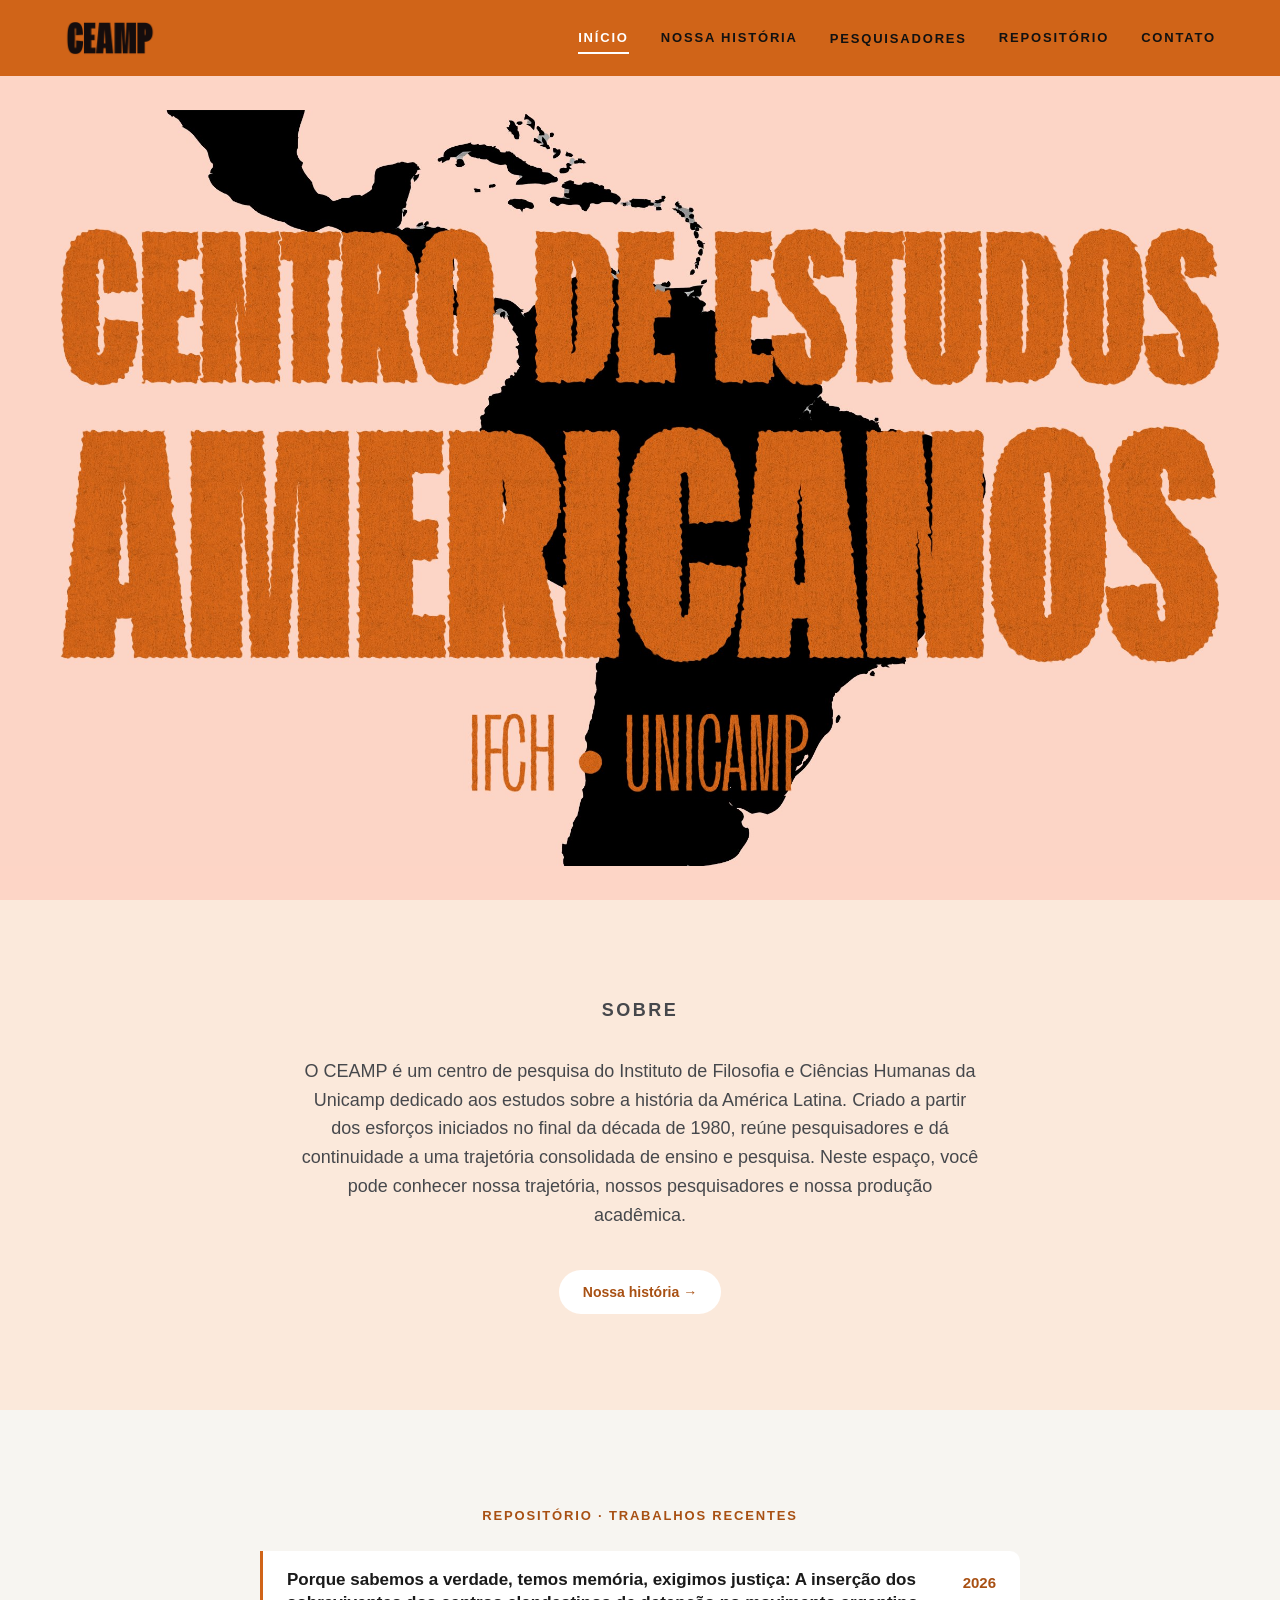
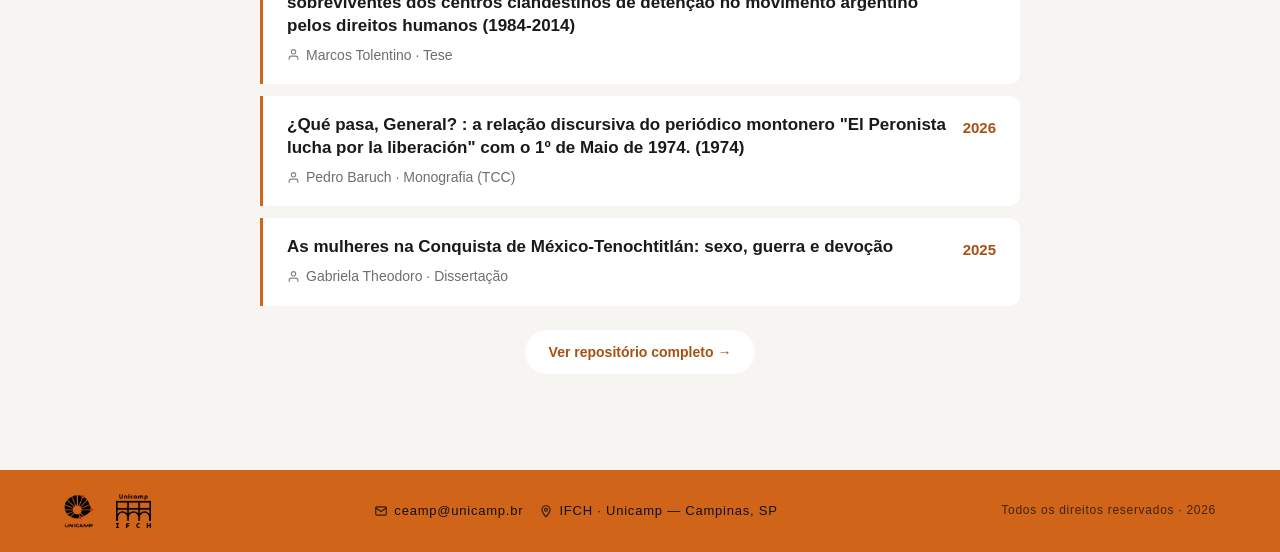
==== commit ae93bdf9: "Atualiza o texto do "Sobre" na home" ====
--- a/index.html
+++ b/index.html
@@ -44,12 +44,12 @@
     <div class="home-sobre-inner">
       <p class="home-section-label">Sobre</p>
       <p>
-        O CEAMP é um centro de pesquisa sediado no Instituto de Filosofia e
-        Ciências Humanas da Unicamp, dedicado aos estudos sobre a história da
-        América Latina. Desde o final da década de 1980, reúne pesquisadores
-        comprometidos com a produção e a difusão do conhecimento sobre o
-        continente. Neste espaço, você pode conhecer nossa trajetória, nossos
-        pesquisadores e nossa produção acadêmica.
+        O CEAMP é um centro de pesquisa do Instituto de Filosofia e Ciências
+        Humanas da Unicamp dedicado aos estudos sobre a história da América
+        Latina. Criado a partir dos esforços iniciados no final da década de
+        1980, reúne pesquisadores e dá continuidade a uma trajetória
+        consolidada de ensino e pesquisa. Neste espaço, você pode conhecer
+        nossa trajetória, nossos pesquisadores e nossa produção acadêmica.
       </p>
       <a href="historia.html" class="home-section-link">Nossa história →</a>
     </div>
--- a/css/home.css
+++ b/css/home.css
@@ -56,6 +56,9 @@
 .home-sobre{
   background:var(--accent-soft);
   padding:var(--space-9) var(--pad-x);
+  display:flex;
+  align-items:center;
+  justify-content:center;
 }
 .home-repositorio-recente{
   background:var(--bg-soft);
@@ -78,6 +81,9 @@
   color:var(--accent-hover);
   font-weight:700;
   margin-bottom:var(--space-4);
+}
+.home-sobre .home-section-label{
+  margin-bottom:var(--space-6);
 }
 .home-sobre p{
   color:var(--ink-soft);
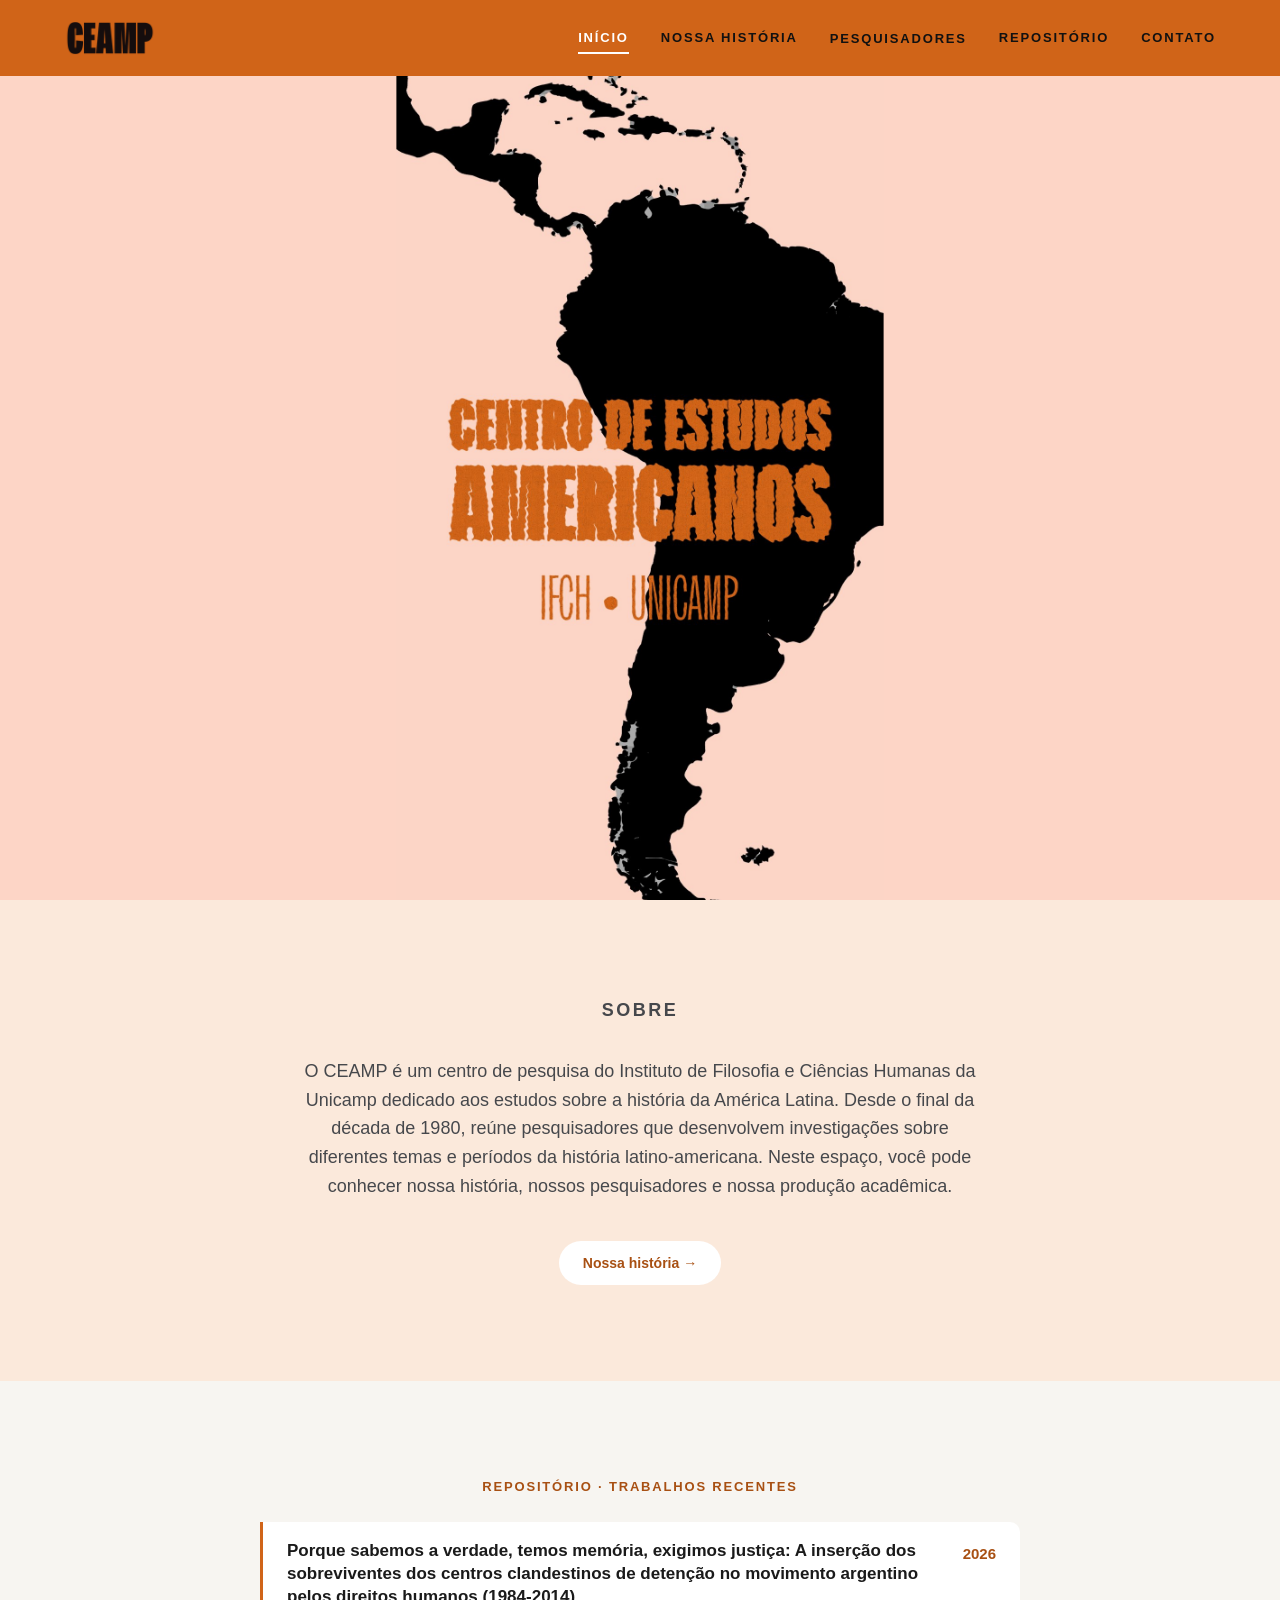
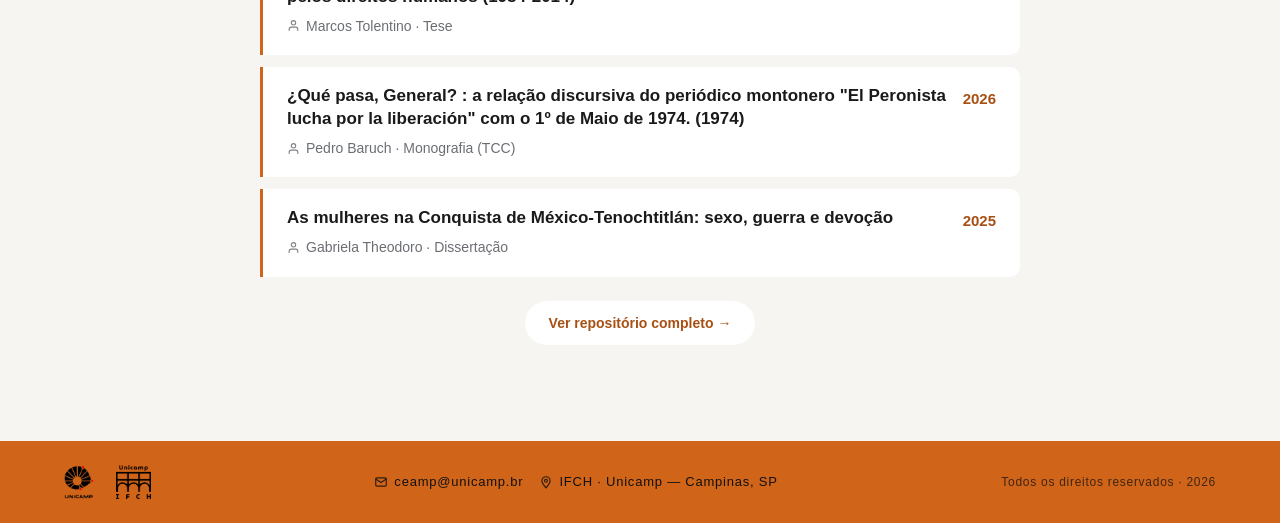
==== commit 19adf3d2: "Atualiza o texto do "Sobre" na home" ====
--- a/index.html
+++ b/index.html
@@ -46,10 +46,10 @@
       <p>
         O CEAMP é um centro de pesquisa do Instituto de Filosofia e Ciências
         Humanas da Unicamp dedicado aos estudos sobre a história da América
-        Latina. Criado a partir dos esforços iniciados no final da década de
-        1980, reúne pesquisadores e dá continuidade a uma trajetória
-        consolidada de ensino e pesquisa. Neste espaço, você pode conhecer
-        nossa trajetória, nossos pesquisadores e nossa produção acadêmica.
+        Latina. Desde o final da década de 1980, reúne pesquisadores que
+        desenvolvem investigações sobre diferentes temas e períodos da
+        história latino-americana. Neste espaço, você pode conhecer nossa
+        história, nossos pesquisadores e nossa produção acadêmica.
       </p>
       <a href="historia.html" class="home-section-link">Nossa história →</a>
     </div>
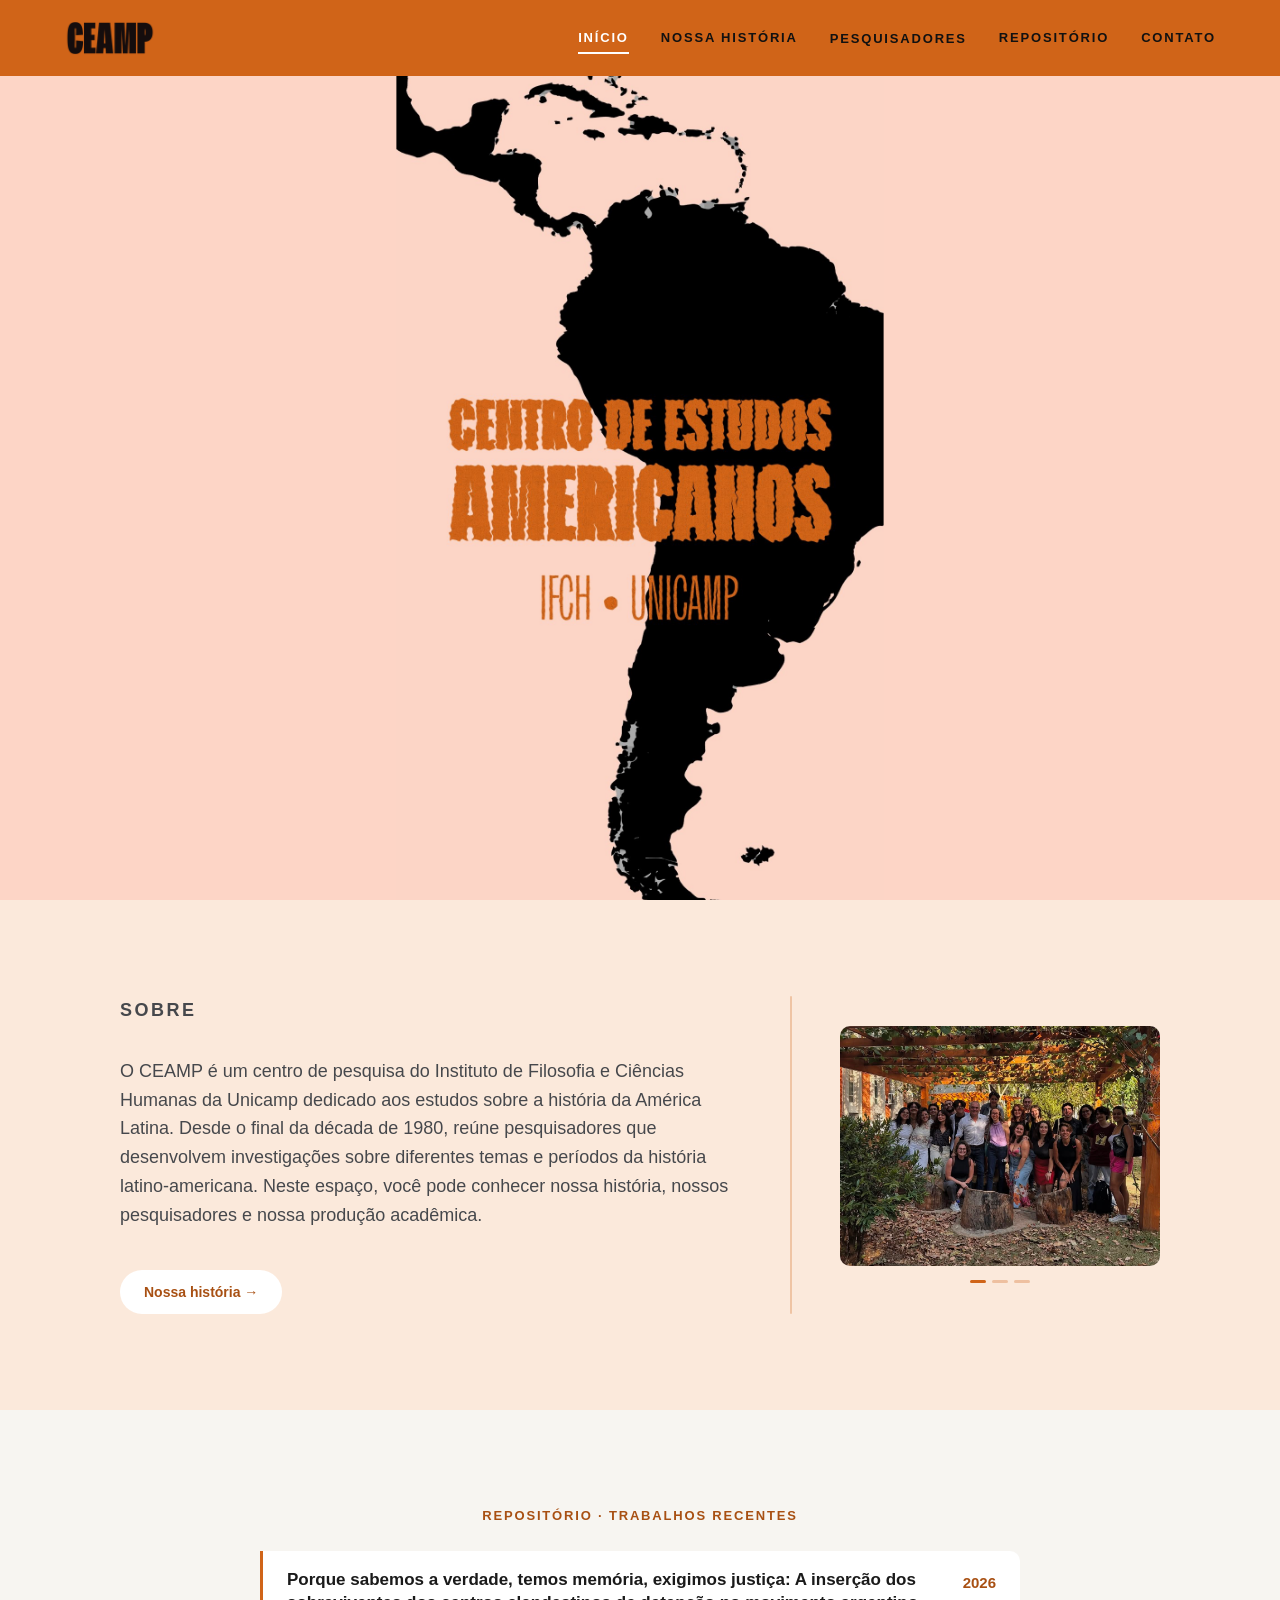
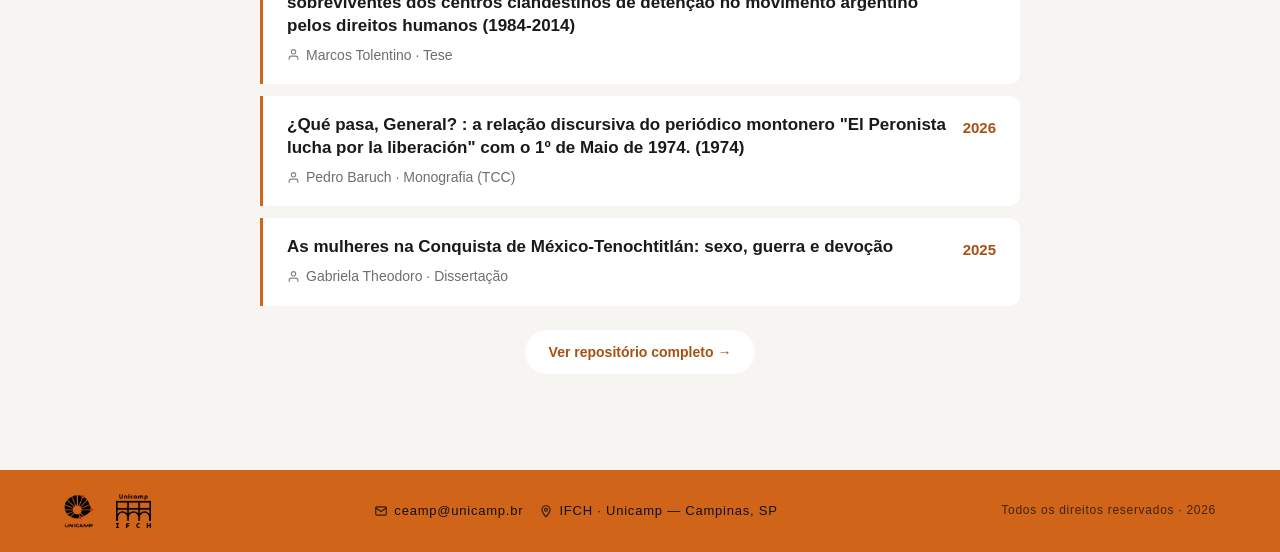
==== commit 9bb6bf52: "Reformula "Sobre" da home: texto à esquerda + carrossel de fotos à direita Alinha o conjunto "Sobre"" ====
--- a/index.html
+++ b/index.html
@@ -42,16 +42,33 @@
   <!-- Sobre + Repositório recente (só desktop; no celular seguem os cartões de atalho abaixo) -->
   <section class="home-sobre">
     <div class="home-sobre-inner">
-      <p class="home-section-label">Sobre</p>
-      <p>
-        O CEAMP é um centro de pesquisa do Instituto de Filosofia e Ciências
-        Humanas da Unicamp dedicado aos estudos sobre a história da América
-        Latina. Desde o final da década de 1980, reúne pesquisadores que
-        desenvolvem investigações sobre diferentes temas e períodos da
-        história latino-americana. Neste espaço, você pode conhecer nossa
-        história, nossos pesquisadores e nossa produção acadêmica.
-      </p>
-      <a href="historia.html" class="home-section-link">Nossa história →</a>
+      <div class="home-sobre-text">
+        <p class="home-section-label">Sobre</p>
+        <p>
+          O CEAMP é um centro de pesquisa do Instituto de Filosofia e Ciências
+          Humanas da Unicamp dedicado aos estudos sobre a história da América
+          Latina. Desde o final da década de 1980, reúne pesquisadores que
+          desenvolvem investigações sobre diferentes temas e períodos da
+          história latino-americana. Neste espaço, você pode conhecer nossa
+          história, nossos pesquisadores e nossa produção acadêmica.
+        </p>
+        <a href="historia.html" class="home-section-link">Nossa história →</a>
+      </div>
+
+      <div class="home-sobre-divider" aria-hidden="true"></div>
+
+      <div class="home-sobre-carousel">
+        <div class="home-carousel-frame">
+          <img src="img/carrossel-home/foto-1.jpg" alt="Pesquisadores do CEAMP reunidos" class="home-carousel-slide is-active" />
+          <img src="img/carrossel-home/foto-2.jpg" alt="Pesquisadores do CEAMP reunidos" class="home-carousel-slide" />
+          <img src="img/carrossel-home/foto-3.jpg" alt="Pesquisadores do CEAMP reunidos" class="home-carousel-slide" />
+        </div>
+        <div class="home-carousel-dots" aria-hidden="true">
+          <span class="home-carousel-dot is-active"></span>
+          <span class="home-carousel-dot"></span>
+          <span class="home-carousel-dot"></span>
+        </div>
+      </div>
     </div>
   </section>
 
@@ -111,6 +128,24 @@
   </footer>
 
   <script src="js/main.js"></script>
+  <script>
+    // Carrossel de fotos do "Sobre": troca sozinho a cada poucos segundos
+    // (fade simples entre as imagens, sem setas/botões).
+    (() => {
+      const slides = document.querySelectorAll('.home-carousel-slide');
+      const dots = document.querySelectorAll('.home-carousel-dot');
+      if (slides.length < 2) return;
+
+      let current = 0;
+      setInterval(() => {
+        slides[current].classList.remove('is-active');
+        dots[current]?.classList.remove('is-active');
+        current = (current + 1) % slides.length;
+        slides[current].classList.add('is-active');
+        dots[current]?.classList.add('is-active');
+      }, 4500);
+    })();
+  </script>
   <script>
     // Repositório recente na home: pega os trabalhos com maior "ano" de
     // publicação em data/trabalhos.json. Só é usado no desktop (a lista
--- a/css/home.css
+++ b/css/home.css
@@ -56,23 +56,74 @@
 .home-sobre{
   background:var(--accent-soft);
   padding:var(--space-9) var(--pad-x);
-  display:flex;
-  align-items:center;
-  justify-content:center;
 }
 .home-repositorio-recente{
   background:var(--bg-soft);
   padding:var(--space-9) var(--pad-x);
 }
 .home-sobre-inner{
-  max-width:680px;
+  max-width:1040px;
   margin:0 auto;
-  text-align:center;
+  display:flex;
+  align-items:center;
+  gap:var(--space-7);
+  text-align:left;
 }
 .home-repositorio-inner{
   max-width:760px;
   margin:0 auto;
   text-align:center;
+}
+.home-sobre-text{
+  flex:1 1 380px;
+  min-width:0;
+}
+.home-sobre-divider{
+  align-self:stretch;
+  width:2px;
+  flex:none;
+  border-radius:2px;
+  background:rgba(208, 100, 24, 0.28);
+}
+.home-sobre-carousel{
+  flex:none;
+  width:320px;
+}
+.home-carousel-frame{
+  position:relative;
+  width:100%;
+  aspect-ratio:4 / 3;
+  border-radius:var(--radius-md);
+  overflow:hidden;
+  background:var(--bg-soft);
+}
+.home-carousel-slide{
+  position:absolute;
+  inset:0;
+  width:100%;
+  height:100%;
+  object-fit:cover;
+  opacity:0;
+  transition:opacity 1.1s ease;
+}
+.home-carousel-slide.is-active{
+  opacity:1;
+}
+.home-carousel-dots{
+  display:flex;
+  justify-content:center;
+  gap:6px;
+  margin-top:14px;
+}
+.home-carousel-dot{
+  width:16px;
+  height:3px;
+  border-radius:2px;
+  background:rgba(208, 100, 24, 0.3);
+  transition:background var(--transition);
+}
+.home-carousel-dot.is-active{
+  background:var(--accent);
 }
 .home-section-label{
   font-size:13px;
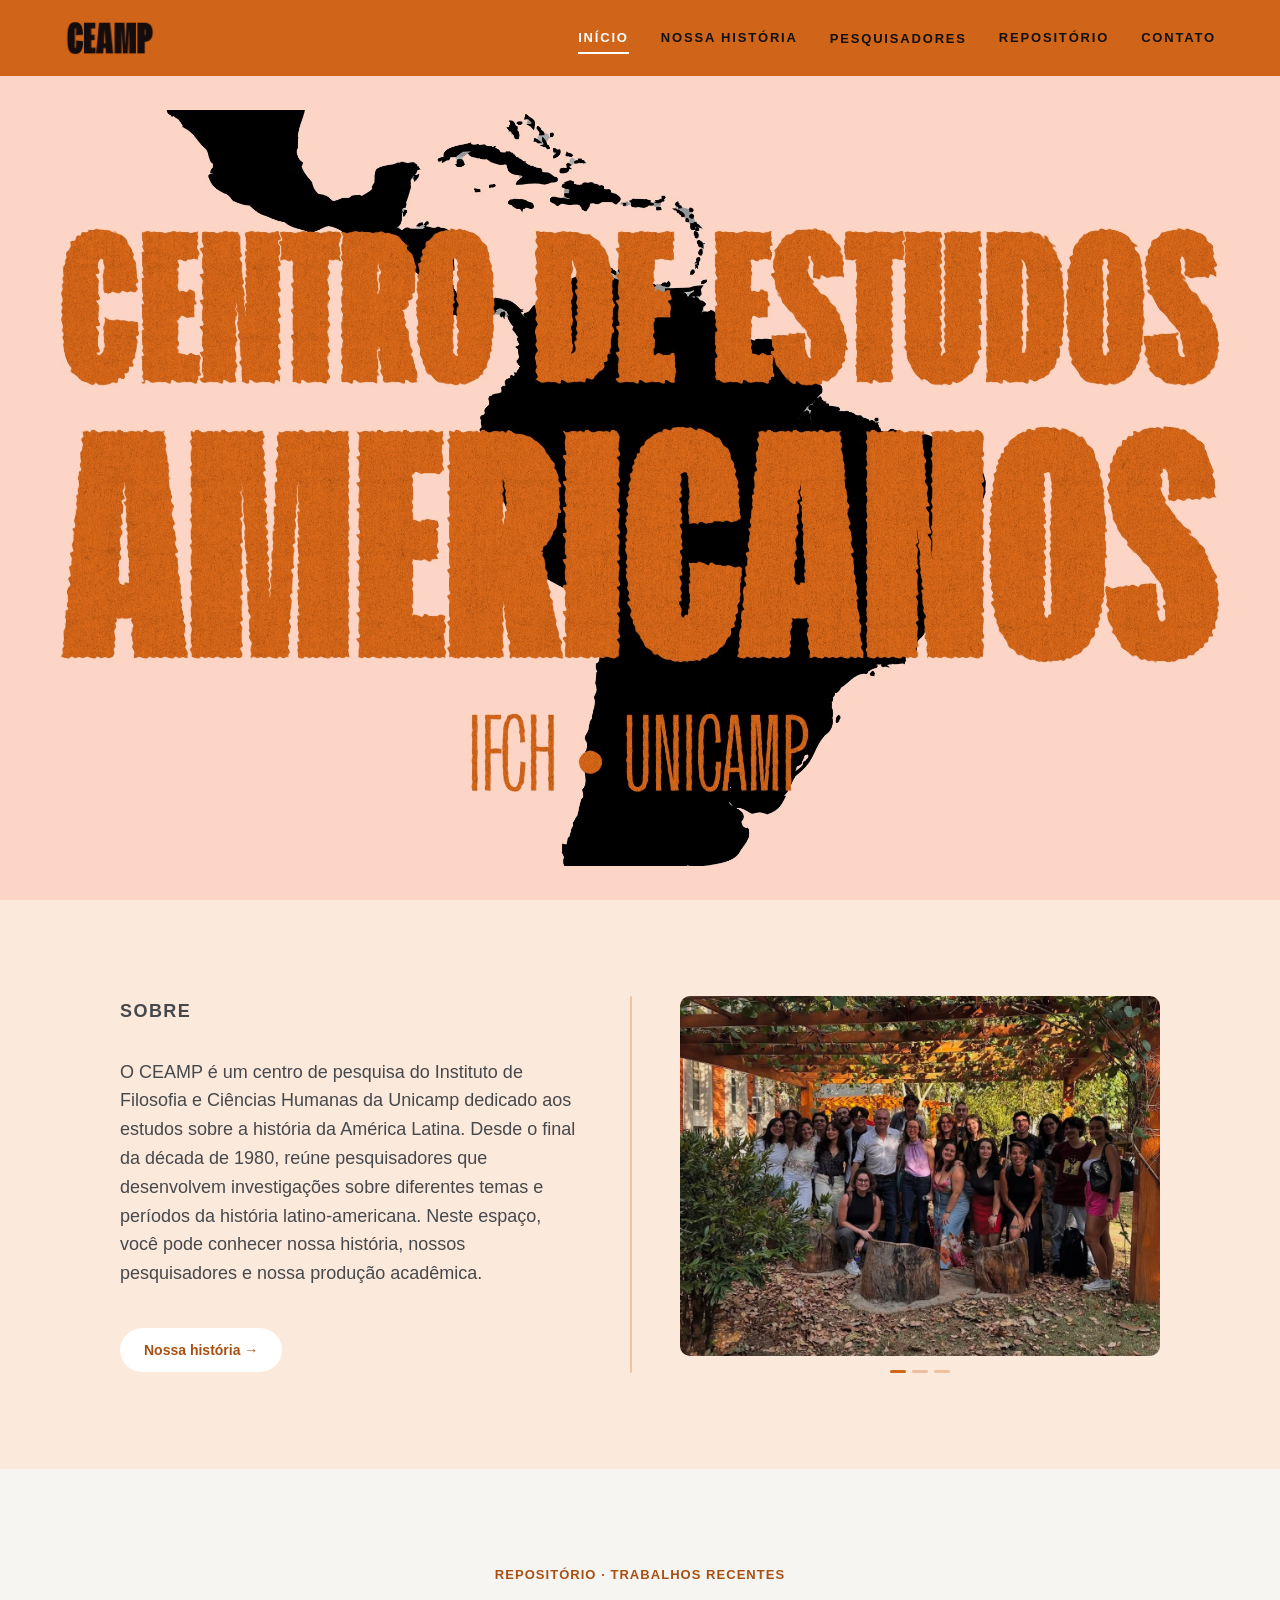
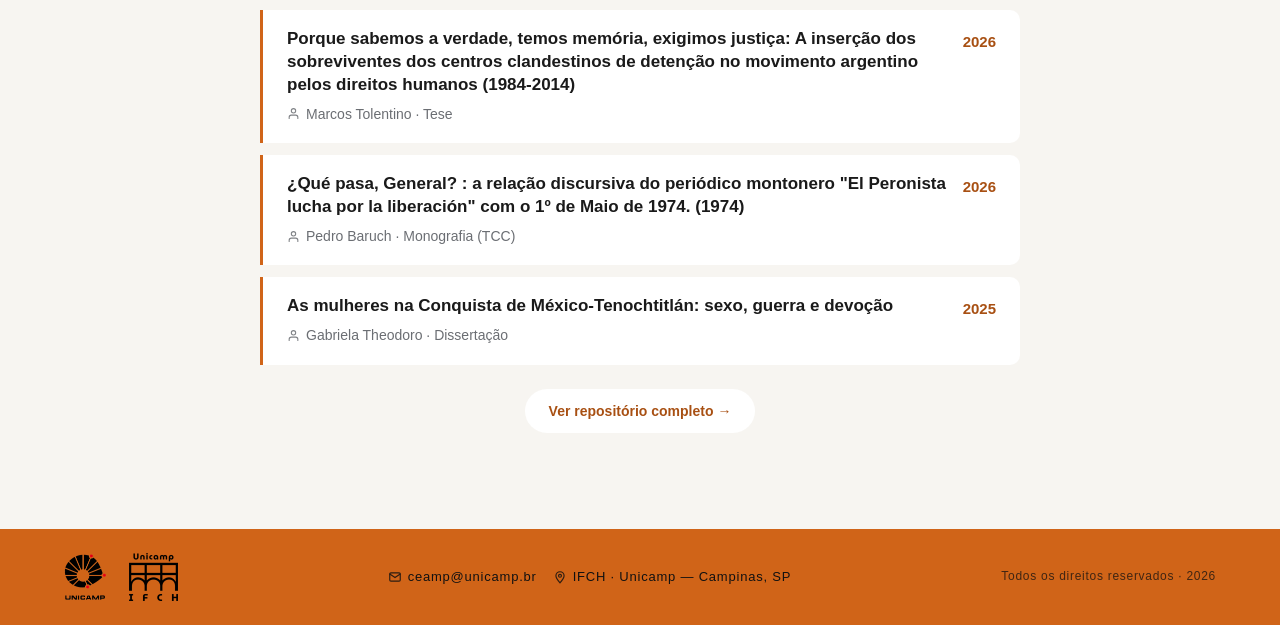
==== commit 6b26c4d1: "Carrossel da home vira lista dinamica de fotos + otimizacoes de imagem Carrossel do "Sobre" agora mo" ====
--- a/index.html
+++ b/index.html
@@ -11,7 +11,7 @@
 </head>
 <body class="home">
   <header class="site-header">
-    <a href="index.html" class="brand"><img src="img/logos/ceamp-black.png" alt="CEAMP" class="brand-logo" /></a>
+    <a href="index.html" class="brand"><img src="img/logos/ceamp-black.png" alt="CEAMP" class="brand-logo" width="194" height="72" /></a>
     <button class="nav-toggle" aria-label="Abrir menu" aria-expanded="false">
       <span></span><span></span><span></span>
     </button>
@@ -35,7 +35,7 @@
   <section class="hero">
     <picture>
       <source media="(orientation: portrait)" srcset="img/hero-mobile.jpg" />
-      <img src="img/hero-desktop.jpg" alt="Centro de Estudos Americanos · IFCH · Unicamp" />
+      <img src="img/hero-desktop.jpg" alt="Centro de Estudos Americanos · IFCH · Unicamp" width="2560" height="1440" />
     </picture>
   </section>
 
@@ -58,16 +58,8 @@
       <div class="home-sobre-divider" aria-hidden="true"></div>
 
       <div class="home-sobre-carousel">
-        <div class="home-carousel-frame">
-          <img src="img/carrossel-home/foto-1.jpg" alt="Pesquisadores do CEAMP reunidos" class="home-carousel-slide is-active" />
-          <img src="img/carrossel-home/foto-2.jpg" alt="Pesquisadores do CEAMP reunidos" class="home-carousel-slide" />
-          <img src="img/carrossel-home/foto-3.jpg" alt="Pesquisadores do CEAMP reunidos" class="home-carousel-slide" />
-        </div>
-        <div class="home-carousel-dots" aria-hidden="true">
-          <span class="home-carousel-dot is-active"></span>
-          <span class="home-carousel-dot"></span>
-          <span class="home-carousel-dot"></span>
-        </div>
+        <div class="home-carousel-frame" id="home-carousel-frame"></div>
+        <div class="home-carousel-dots" id="home-carousel-dots" aria-hidden="true"></div>
       </div>
     </div>
   </section>
@@ -107,10 +99,10 @@
     <div class="footer-inner">
       <div class="footer-logos">
         <a href="https://www.unicamp.br/" target="_blank" rel="noopener" aria-label="Unicamp">
-          <img src="img/logos/unicamp.png" alt="Unicamp" />
+          <img src="img/logos/unicamp.png" alt="Unicamp" width="85" height="96" loading="lazy" />
         </a>
         <a href="https://www.ifch.unicamp.br/" target="_blank" rel="noopener" aria-label="IFCH">
-          <img src="img/logos/ifch.png" alt="IFCH" />
+          <img src="img/logos/ifch.png" alt="IFCH" width="98" height="96" loading="lazy" />
         </a>
       </div>
       <div class="footer-contact">
@@ -129,20 +121,39 @@
 
   <script src="js/main.js"></script>
   <script>
-    // Carrossel de fotos do "Sobre": troca sozinho a cada poucos segundos
-    // (fade simples entre as imagens, sem setas/botões).
+    // Carrossel de fotos do "Sobre" — troca sozinho a cada poucos segundos
+    // (fade simples, sem setas/botões).
+    //
+    // Para adicionar uma foto nova: salve o arquivo em
+    // img/carrossel-home/ e acrescente o nome dele na lista abaixo (em
+    // qualquer posição). Para remover, tire o nome da lista. Só colocar
+    // o arquivo na pasta não é suficiente — precisa estar nesta lista.
     (() => {
-      const slides = document.querySelectorAll('.home-carousel-slide');
-      const dots = document.querySelectorAll('.home-carousel-dot');
-      if (slides.length < 2) return;
-
+      const fotos = ['foto-1.jpg', 'foto-2.jpg', 'foto-3.jpg'];
+
+      const frame = document.getElementById('home-carousel-frame');
+      const dotsEl = document.getElementById('home-carousel-dots');
+      if (!frame || !dotsEl || !fotos.length) return;
+
+      frame.innerHTML = fotos.map((f, i) => `
+        <img src="img/carrossel-home/${f}" alt="Pesquisadores do CEAMP reunidos"
+             class="home-carousel-slide${i === 0 ? ' is-active' : ''}" loading="lazy" />
+      `).join('');
+      dotsEl.innerHTML = fotos.map((_, i) =>
+        `<span class="home-carousel-dot${i === 0 ? ' is-active' : ''}"></span>`
+      ).join('');
+
+      if (fotos.length < 2) return;
+
+      const slides = frame.querySelectorAll('.home-carousel-slide');
+      const dots = dotsEl.querySelectorAll('.home-carousel-dot');
       let current = 0;
       setInterval(() => {
         slides[current].classList.remove('is-active');
-        dots[current]?.classList.remove('is-active');
+        dots[current].classList.remove('is-active');
         current = (current + 1) % slides.length;
         slides[current].classList.add('is-active');
-        dots[current]?.classList.add('is-active');
+        dots[current].classList.add('is-active');
       }, 4500);
     })();
   </script>
--- a/css/style.css
+++ b/css/style.css
@@ -495,6 +495,35 @@
   line-height: 1.35;
   margin-bottom: var(--space-2);
 }
+
+.person-no-photo {
+  position: relative;
+  overflow: hidden;
+  cursor: default;
+  background: var(--bg);
+  border: 1px solid var(--line);
+  border-radius: var(--radius-md);
+  padding: var(--space-5) var(--space-4) var(--space-4);
+  transition: box-shadow var(--transition);
+}
+
+.person-no-photo::before {
+  content: '';
+  position: absolute;
+  top: 0;
+  left: 0;
+  right: 0;
+  height: 4px;
+  background: var(--accent);
+}
+
+.person-no-photo:hover {
+  transform: none;
+  box-shadow: var(--shadow-sm);
+}
+
+.person-no-photo .person-name { margin-bottom: var(--space-1); }
+.person-no-photo .person-university { margin-bottom: var(--space-3); }
 
 .icon-external {
   flex: none;
--- a/css/home.css
+++ b/css/home.css
@@ -87,7 +87,7 @@
 }
 .home-sobre-carousel{
   flex:none;
-  width:320px;
+  width:480px;
 }
 .home-carousel-frame{
   position:relative;
@@ -127,7 +127,7 @@
 }
 .home-section-label{
   font-size:13px;
-  letter-spacing:0.14em;
+  letter-spacing:0.08em;
   text-transform:uppercase;
   color:var(--accent-hover);
   font-weight:700;
@@ -206,7 +206,7 @@
 body.home .footer-inner{ max-width:none; font-size:13px; letter-spacing:0.06em; }
 /* Rodapé da home usa o mesmo tamanho do logo do cabeçalho (as outras
    páginas usam o logo maior definido em style.css). */
-body.home .footer-logos img{ height:34px; }
+body.home .footer-logos img{ height:48px; }
 
 /* Celular */
 @media (max-width:720px){
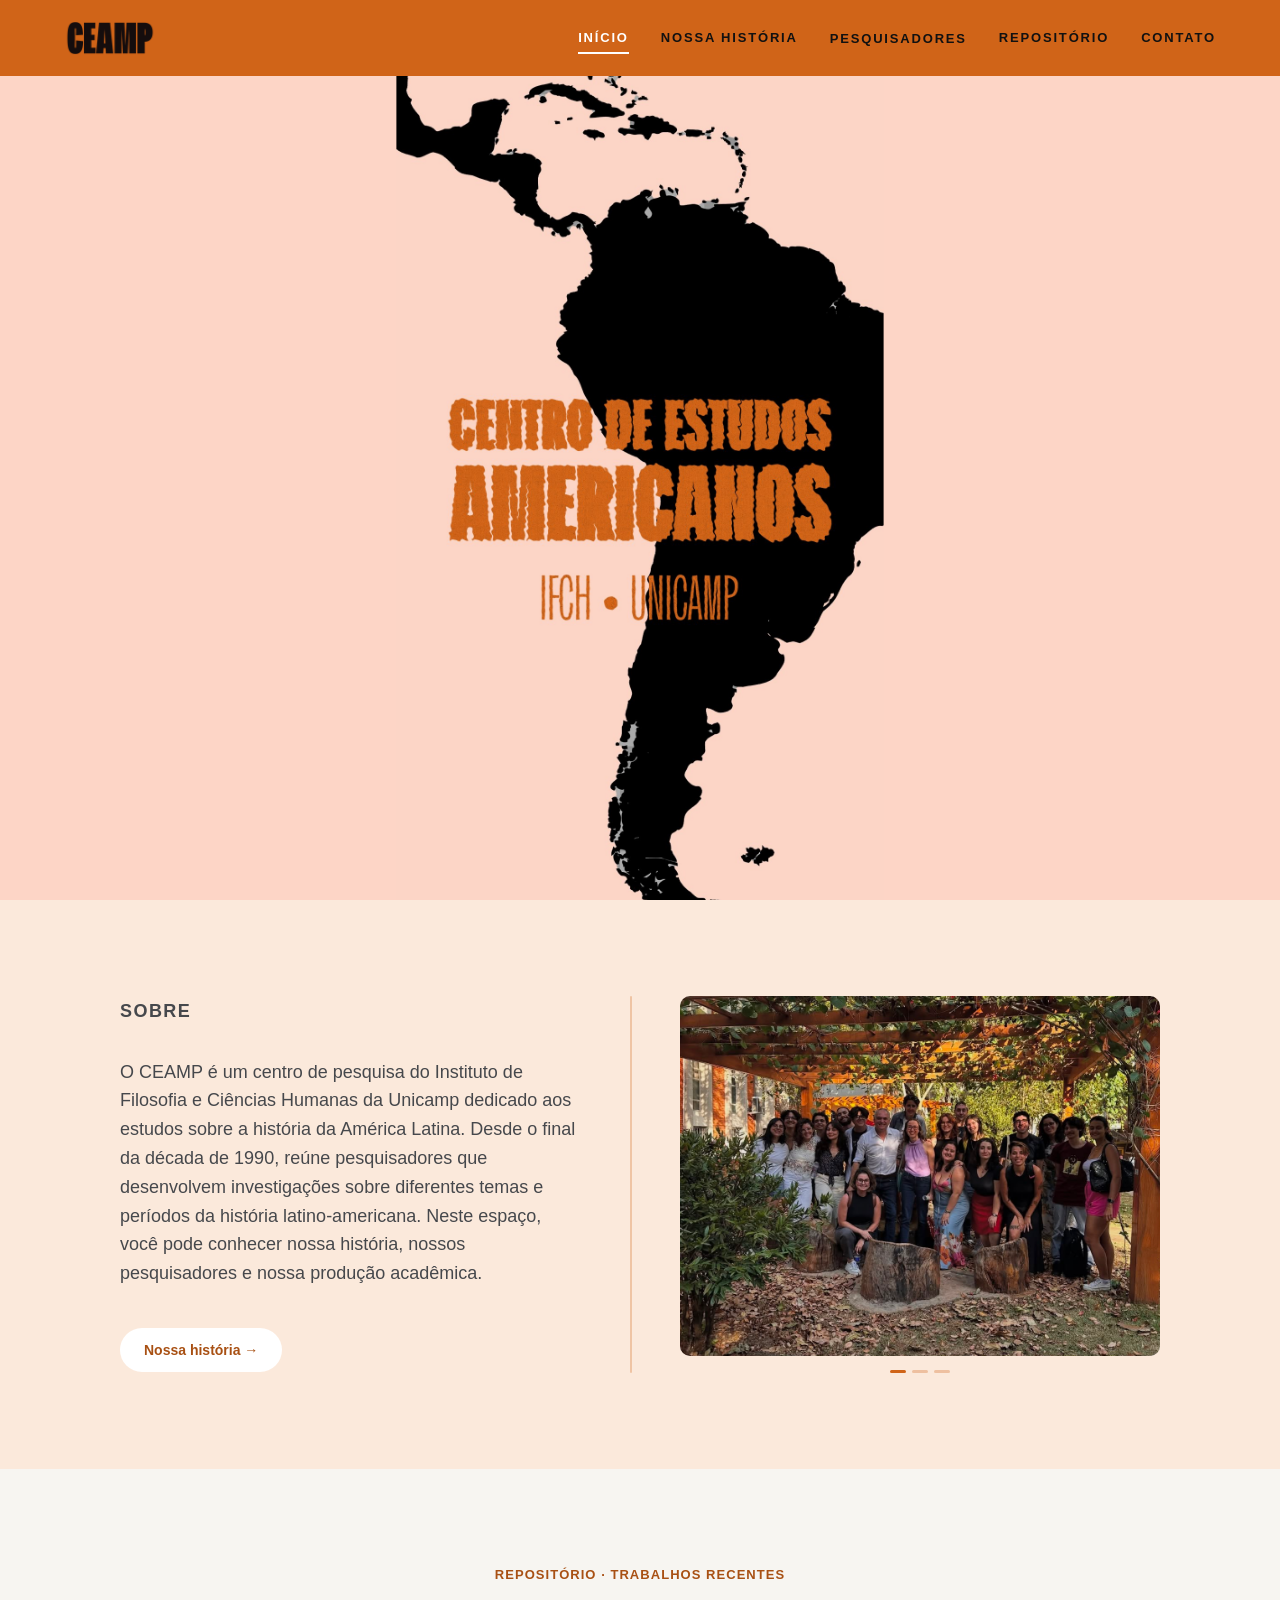
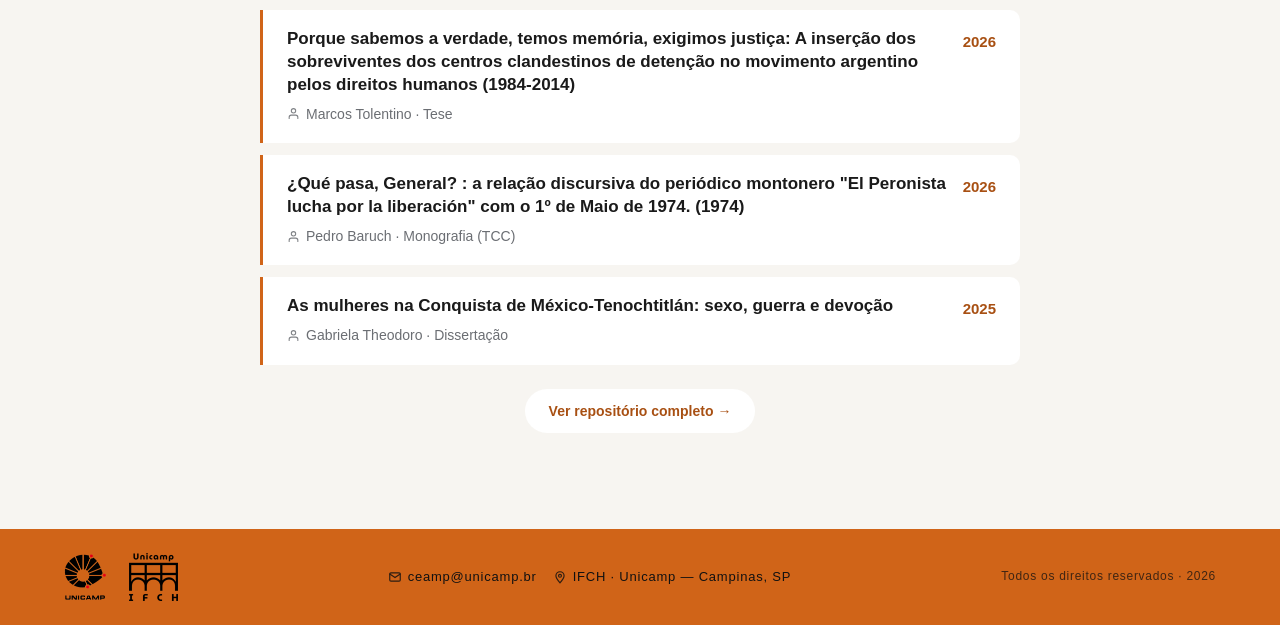
==== commit b1acce38: "Update index.html" ====
--- a/index.html
+++ b/index.html
@@ -5,6 +5,11 @@
   <meta name="viewport" content="width=device-width, initial-scale=1.0" />
   <meta name="description" content="Centro de Estudos Americanos da Unicamp — pesquisa em história da América Latina desde 2006." />
   <title>CEAMP · Centro de Estudos Americanos da Unicamp</title>
+  <link rel="icon" href="favicon.ico" sizes="any" />
+  <link rel="icon" type="image/png" sizes="32x32" href="img/favicon/favicon-32x32.png" />
+  <link rel="icon" type="image/png" sizes="16x16" href="img/favicon/favicon-16x16.png" />
+  <link rel="apple-touch-icon" sizes="180x180" href="img/favicon/apple-touch-icon.png" />
+  <link rel="manifest" href="site.webmanifest" />
   <link rel="stylesheet" href="css/style.css" />
   <link rel="stylesheet" href="css/theme.css" />
   <link rel="stylesheet" href="css/home.css" />
@@ -47,7 +52,7 @@
         <p>
           O CEAMP é um centro de pesquisa do Instituto de Filosofia e Ciências
           Humanas da Unicamp dedicado aos estudos sobre a história da América
-          Latina. Desde o final da década de 1980, reúne pesquisadores que
+          Latina. Desde o final da década de 1990, reúne pesquisadores que
           desenvolvem investigações sobre diferentes temas e períodos da
           história latino-americana. Neste espaço, você pode conhecer nossa
           história, nossos pesquisadores e nossa produção acadêmica.
--- a/css/style.css
+++ b/css/style.css
@@ -329,41 +329,37 @@
 
 /* ---------- História (page 2) ---------- */
 .historia-grid {
-  display: grid;
-  grid-template-columns: 1.1fr 1fr;
-  gap: var(--space-8);
-  align-items: start;
+  max-width: 680px;
 }
 
 .historia-text p { font-size: 17px; }
 
-.historia-images {
-  display: grid;
-  grid-template-columns: 1fr;
-  gap: var(--space-4);
-  align-content: start;
-}
-
-.historia-images figure {
-  position: relative;
-}
-
-.historia-images img {
+/* Fotos intercaladas no texto — uma depois do 2º parágrafo, outra
+   depois do último (ver marcação no historia.html). Retrato (3:4),
+   menores, pra não competir com o texto — mesmo esquema no celular e
+   no desktop. */
+.historia-inline-photo {
+  max-width: 320px;
+  margin: var(--space-6) auto;
+}
+
+.historia-inline-photo img {
   width: 100%;
-  aspect-ratio: 4 / 3;
+  aspect-ratio: 3 / 4;
   object-fit: cover;
   background: var(--bg-soft);
   border-radius: var(--radius-md);
   transition: transform var(--transition-slow);
 }
 
-.historia-images figure:hover img { transform: scale(1.015); }
-
-.historia-images figcaption {
+.historia-inline-photo:hover img { transform: scale(1.015); }
+
+.historia-inline-photo figcaption {
   font-size: 12px;
   color: var(--ink-muted);
   margin-top: var(--space-2);
   letter-spacing: 0.02em;
+  text-align: center;
 }
 
 .timeline {
@@ -1078,7 +1074,6 @@
 
 /* ---------- Responsive ---------- */
 @media (max-width: 900px) {
-  .historia-grid,
   .contact-grid {
     grid-template-columns: 1fr;
     gap: var(--space-6);
--- a/css/home.css
+++ b/css/home.css
@@ -238,17 +238,22 @@
 @media (max-width: 720px) {
   body.home .hero img { object-fit: cover; transform: none; }
 }
-/* ---- Cartões de atalho na home (aparecem só no celular) ---- */
+/* ---- Cartões de atalho na home (aparecem no celular e em telas
+   intermediárias, tipo tablet) ---- */
 .home-cards { display: none; }
 
-@media (max-width: 720px) {
-  /* a home passa a rolar no celular pra caber os cartões */
+@media (max-width: 1024px) {
+  /* a home passa a rolar nesse tamanho de tela pra caber os cartões */
   body.home { height: auto; overflow: visible; display: block; }
   body.home .site-header { position: sticky; top: 0; z-index: 100; }
   body.home .hero { height: 58svh; }
 
-  /* No celular ficam só os cartões de atalho de sempre — as seções
-     novas de "Sobre" e "Repositório recente" são só para desktop. */
+  /* Abaixo de 1024px ficam só os cartões de atalho de sempre — as
+     seções novas de "Sobre" e "Repositório recente" só cabem
+     confortavelmente a partir daí (o carrossel tem largura fixa de
+     480px e, antes disso, espremia demais o texto ao lado, quebrando
+     linha cedo demais e deixando o espaço até o traço divisor com
+     cara de maior que o espaço até a foto). */
   .home-sobre,
   .home-repositorio-recente { display: none; }
 
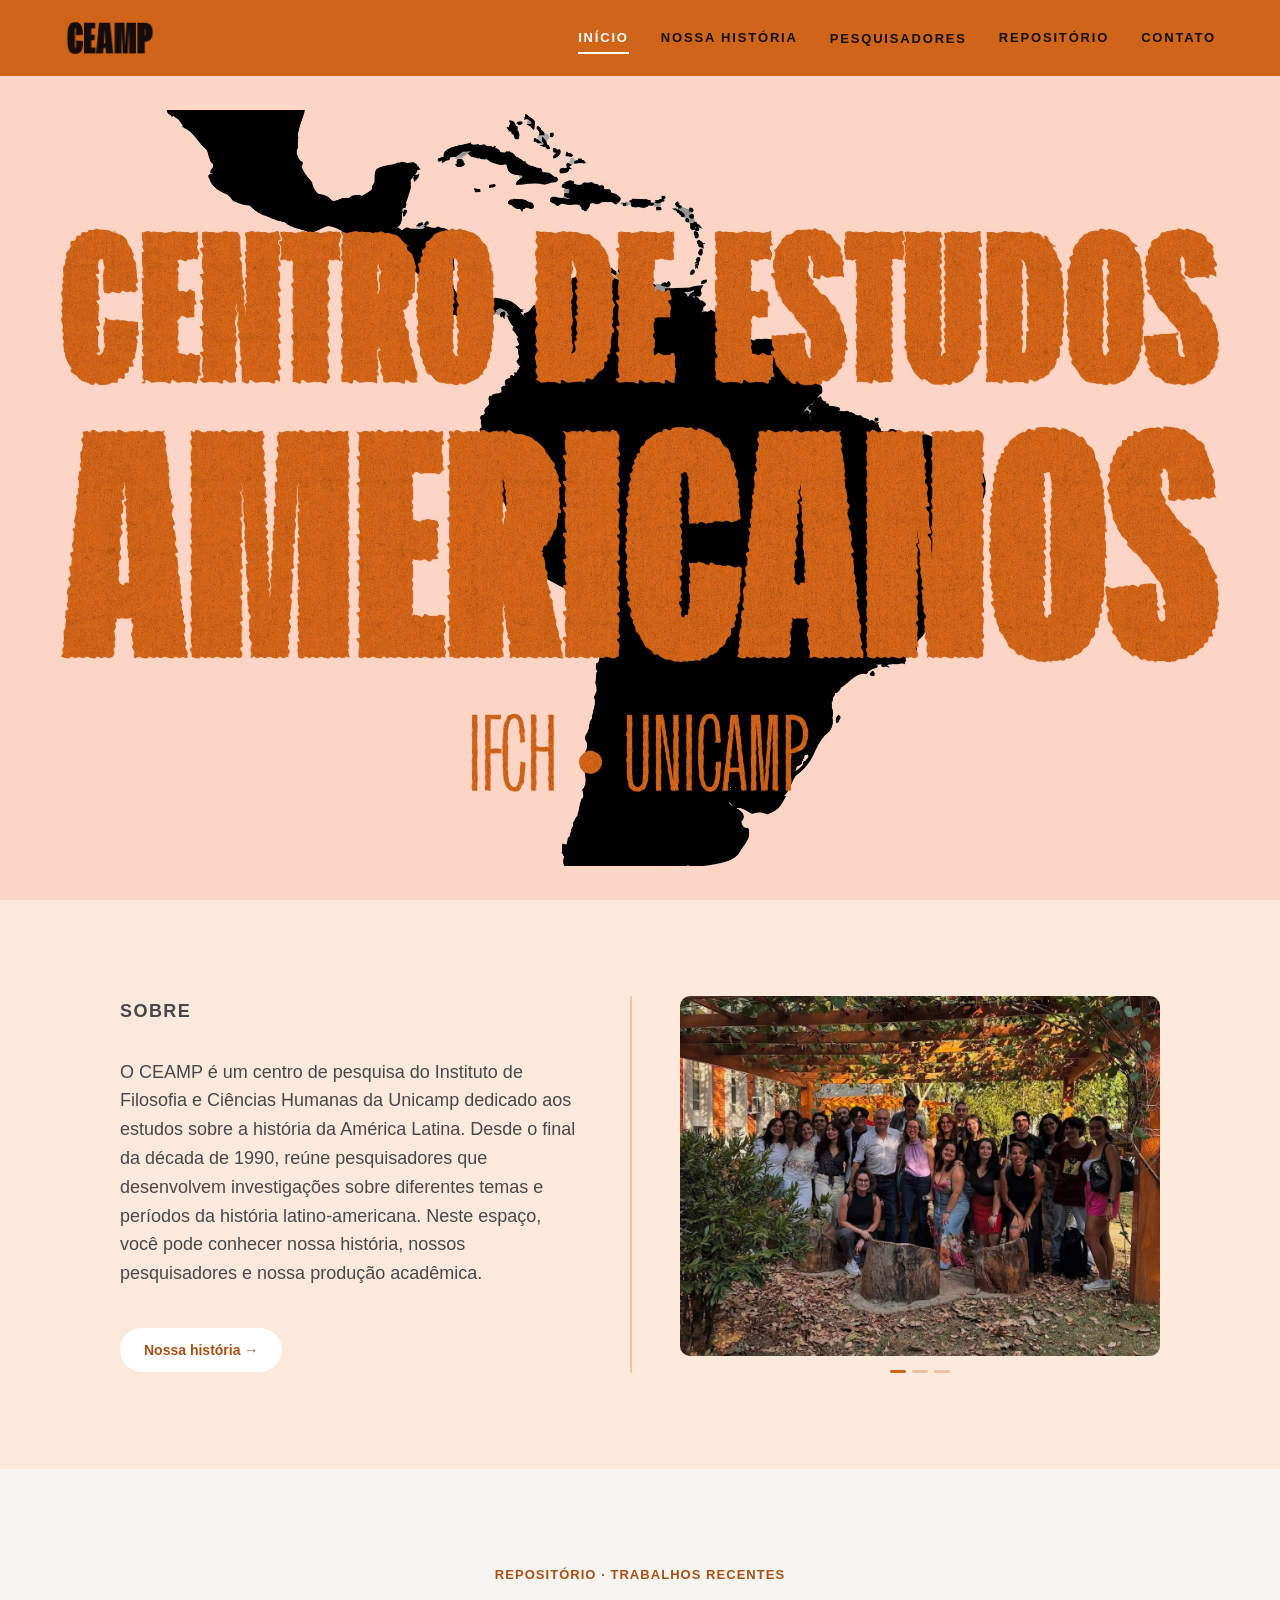
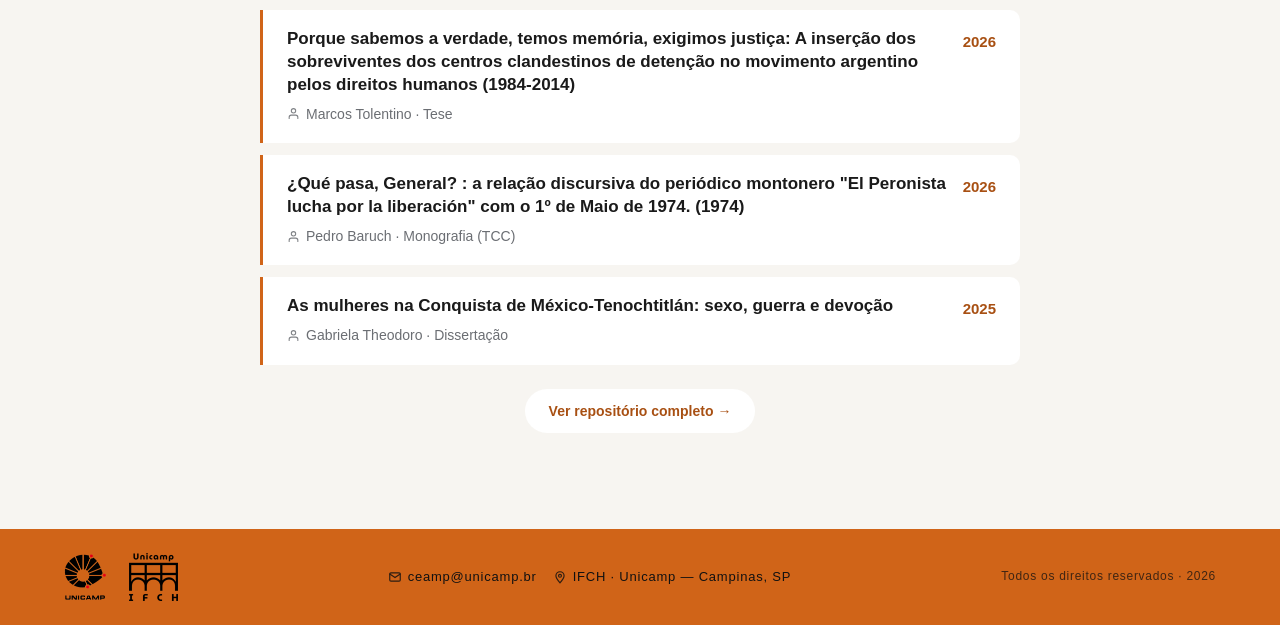
==== commit 680f11ee: "Adiciona subpagina Projetos Atuais em Pesquisadores Nova pagina projetos-atuais.html lista um projet" ====
--- a/index.html
+++ b/index.html
@@ -29,6 +29,7 @@
           <div class="nav-dropdown-inner">
             <a href="pesquisadores.html">Pesquisadores</a>
             <a href="redes-parceiros.html">Redes e Parceiros</a>
+            <a href="projetos-atuais.html">Projetos Atuais</a>
           </div>
         </div>
       </div>
--- a/css/style.css
+++ b/css/style.css
@@ -329,37 +329,52 @@
 
 /* ---------- História (page 2) ---------- */
 .historia-grid {
-  max-width: 680px;
+  display: grid;
+  grid-template-columns: 1fr auto;
+  gap: var(--space-8);
+  align-items: start;
 }
 
 .historia-text p { font-size: 17px; }
 
-/* Fotos intercaladas no texto — uma depois do 2º parágrafo, outra
-   depois do último (ver marcação no historia.html). Retrato (3:4),
-   menores, pra não competir com o texto — mesmo esquema no celular e
-   no desktop. */
-.historia-inline-photo {
-  max-width: 320px;
-  margin: var(--space-6) auto;
-}
-
-.historia-inline-photo img {
+/* Coluna de fotos ao lado do texto (desktop) — formato paisagem
+   (4:3), com corte (object-fit: cover). As fotos originais são
+   retrato, então cortam um pouco de cima/baixo pra caber no box. */
+.historia-images {
+  display: grid;
+  grid-template-columns: 1fr;
+  gap: var(--space-4);
+  align-content: start;
+  width: 280px;
+}
+
+.historia-images figure {
+  position: relative;
+}
+
+.historia-images img {
   width: 100%;
-  aspect-ratio: 3 / 4;
+  aspect-ratio: 4 / 3;
   object-fit: cover;
   background: var(--bg-soft);
   border-radius: var(--radius-md);
   transition: transform var(--transition-slow);
 }
 
-.historia-inline-photo:hover img { transform: scale(1.015); }
-
-.historia-inline-photo figcaption {
+.historia-images figure:hover img { transform: scale(1.015); }
+
+.historia-images figcaption {
   font-size: 12px;
   color: var(--ink-muted);
   margin-top: var(--space-2);
   letter-spacing: 0.02em;
-  text-align: center;
+}
+
+/* Fotos intercaladas no texto — só aparecem no mobile (ver
+   responsivo). No desktop o texto usa a coluna de fotos ao lado
+   (.historia-images) e essas ficam escondidas. */
+.historia-inline-photo {
+  display: none;
 }
 
 .timeline {
@@ -410,6 +425,34 @@
   font-size: 13px;
   color: var(--ink-muted);
   letter-spacing: 0.06em;
+}
+
+.people-header-right {
+  display: flex;
+  align-items: center;
+  gap: var(--space-5);
+}
+
+.btn-small {
+  font-size: 11.5px;
+  letter-spacing: 0.1em;
+  text-transform: uppercase;
+  font-weight: 700;
+  color: var(--accent);
+  border: 1px solid var(--line-strong);
+  border-radius: var(--radius-sm);
+  padding: 9px 16px;
+  display: inline-flex;
+  align-items: center;
+  gap: 6px;
+  white-space: nowrap;
+  transition: border-color var(--transition), color var(--transition), background var(--transition);
+}
+
+.btn-small:hover {
+  border-color: var(--accent);
+  background: var(--accent-soft);
+  color: var(--accent-hover);
 }
 
 .people-grid {
@@ -665,6 +708,31 @@
   letter-spacing: 0.04em;
 }
 
+.person-modal-project {
+  border-top: 1px solid var(--line);
+  padding-top: var(--space-5);
+  margin-bottom: var(--space-5);
+}
+
+.person-modal-project-title {
+  font-size: 11px;
+  letter-spacing: 0.16em;
+  text-transform: uppercase;
+  font-weight: 700;
+  color: var(--ink-muted);
+  margin-bottom: var(--space-3);
+}
+
+.person-modal-project-link {
+  font-size: 14px;
+  font-weight: 600;
+  color: var(--ink);
+  border-bottom: 1px solid var(--line-strong);
+  transition: color var(--transition), border-color var(--transition);
+}
+
+.person-modal-project-link:hover { color: var(--accent); border-color: var(--accent); }
+
 @media (max-width: 480px) {
   .person-modal-panel { padding: var(--space-5); }
 }
@@ -739,6 +807,75 @@
   color: var(--accent-hover);
   border-color: var(--accent-hover);
 }
+
+/* ---------- Projetos Atuais ---------- */
+.projects-list {
+  display: flex;
+  flex-direction: column;
+  gap: var(--space-7);
+}
+
+.project-card {
+  border: 1px solid var(--line);
+  border-radius: var(--radius-md);
+  padding: var(--space-6);
+  scroll-margin-top: 100px;
+  transition: border-color var(--transition), box-shadow var(--transition);
+}
+
+.project-card:target {
+  border-color: var(--accent);
+  box-shadow: var(--shadow-sm);
+}
+
+.project-card.is-placeholder { border-style: dashed; }
+.project-card.is-placeholder .project-description { font-style: italic; }
+
+.project-card-header {
+  display: flex;
+  align-items: baseline;
+  justify-content: space-between;
+  flex-wrap: wrap;
+  gap: var(--space-3);
+  margin-bottom: var(--space-3);
+}
+
+.project-coordenador {
+  font-size: 12px;
+  letter-spacing: 0.08em;
+  text-transform: uppercase;
+  color: var(--ink-muted);
+  font-weight: 700;
+}
+
+.project-periodo {
+  font-size: 12px;
+  color: var(--ink-muted);
+}
+
+.project-title {
+  font-size: 19px;
+  font-weight: 700;
+  line-height: 1.35;
+  margin-bottom: var(--space-4);
+}
+
+.project-description {
+  font-size: 15px;
+  color: var(--ink-soft);
+  line-height: 1.7;
+  white-space: pre-line;
+  margin-bottom: var(--space-4);
+}
+
+.project-funder {
+  font-size: 13px;
+  color: var(--ink-muted);
+  border-top: 1px solid var(--line);
+  padding-top: var(--space-4);
+}
+
+.project-funder strong { color: var(--ink-soft); font-weight: 700; }
 
 /* ---------- Repositório ---------- */
 .repo-toolbar {
@@ -1074,10 +1211,40 @@
 
 /* ---------- Responsive ---------- */
 @media (max-width: 900px) {
+  .historia-grid,
   .contact-grid {
     grid-template-columns: 1fr;
     gap: var(--space-6);
   }
+
+  /* Nessa largura a coluna de fotos ao lado do texto vira fotos
+     intercaladas no meio do texto (ver marcação no historia.html):
+     uma depois do 1º parágrafo, outra depois do 3º. */
+  .historia-images { display: none; }
+
+  .historia-inline-photo {
+    display: block;
+    max-width: 280px;
+    margin: var(--space-6) auto;
+  }
+
+  .historia-inline-photo img {
+    width: 100%;
+    aspect-ratio: 4 / 3;
+    object-fit: cover;
+    background: var(--bg-soft);
+    border-radius: var(--radius-md);
+  }
+
+  .historia-inline-photo figcaption {
+    font-size: 12px;
+    color: var(--ink-muted);
+    margin-top: var(--space-2);
+    letter-spacing: 0.02em;
+    text-align: center;
+  }
+
+  .timeline { margin-top: var(--space-7); }
 
   .people-grid { grid-template-columns: repeat(2, 1fr); }
   .people-grid.coord { grid-template-columns: repeat(2, 1fr); }
